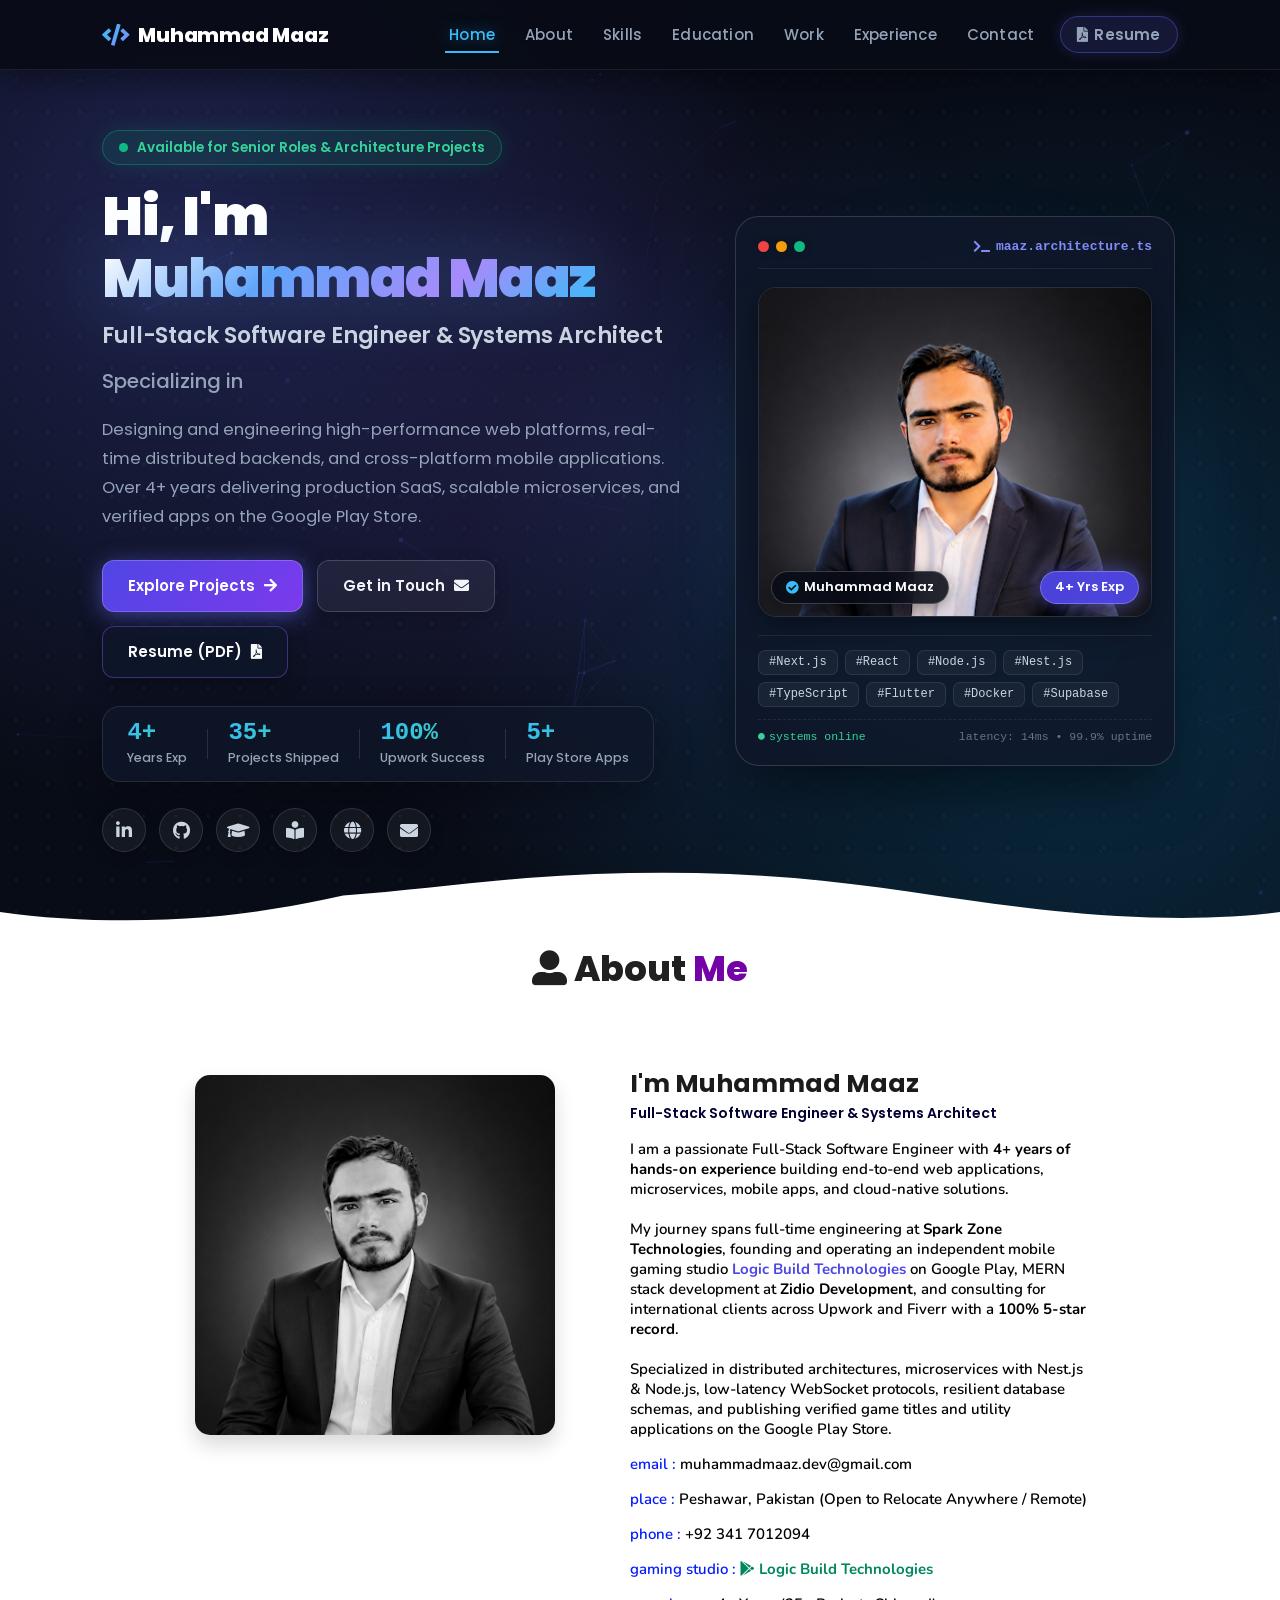
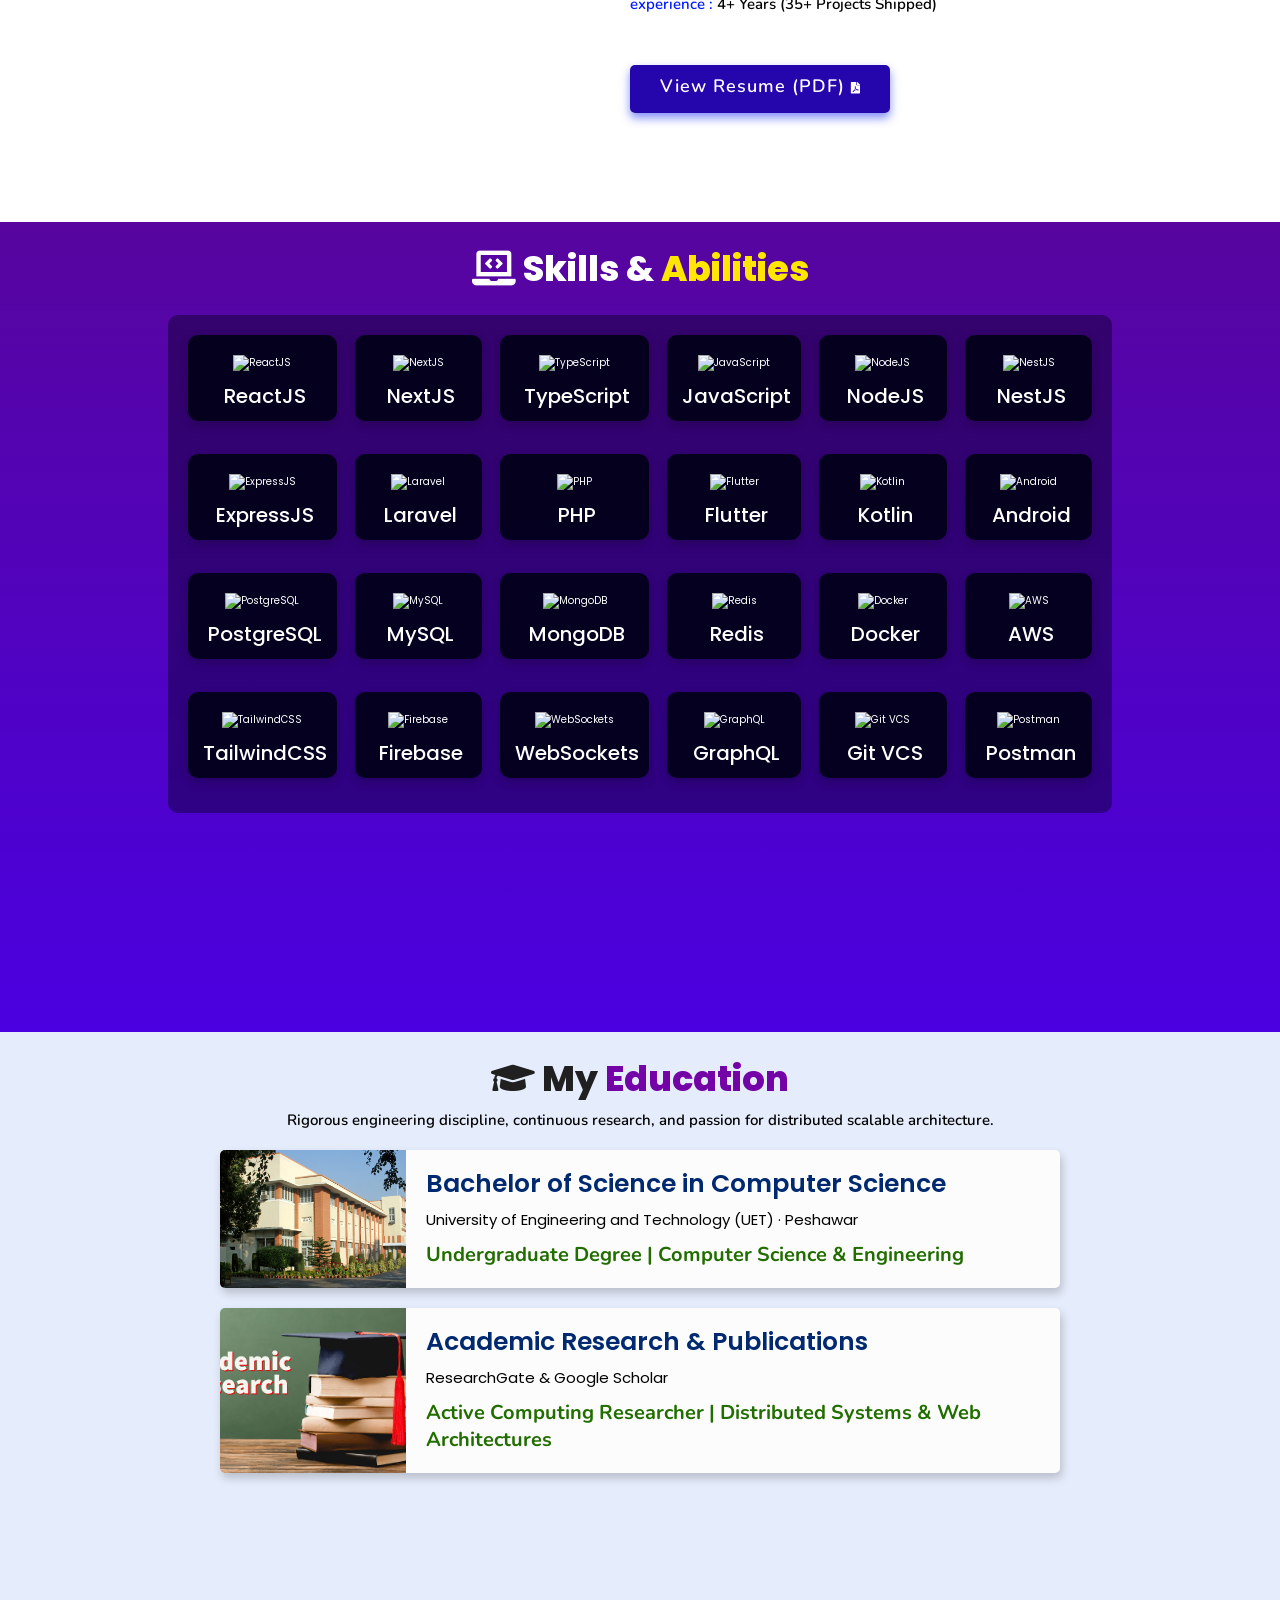
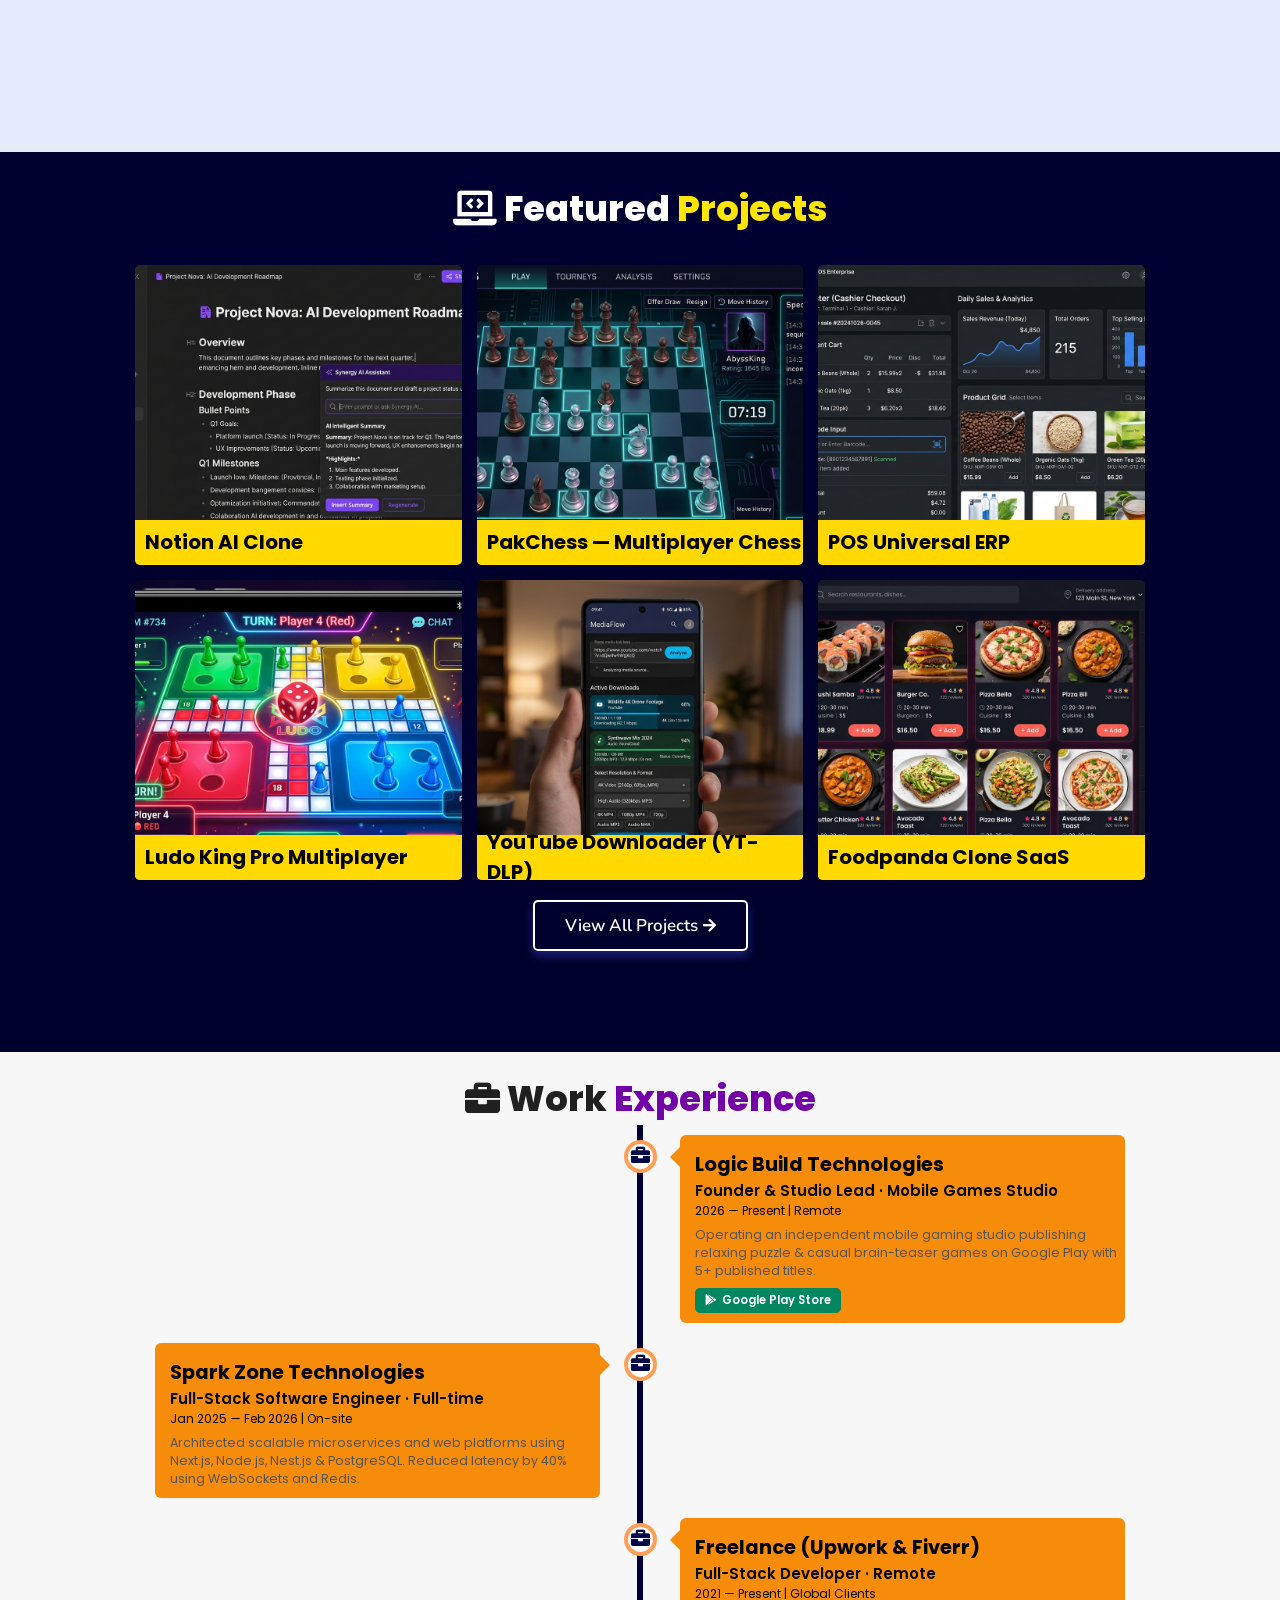
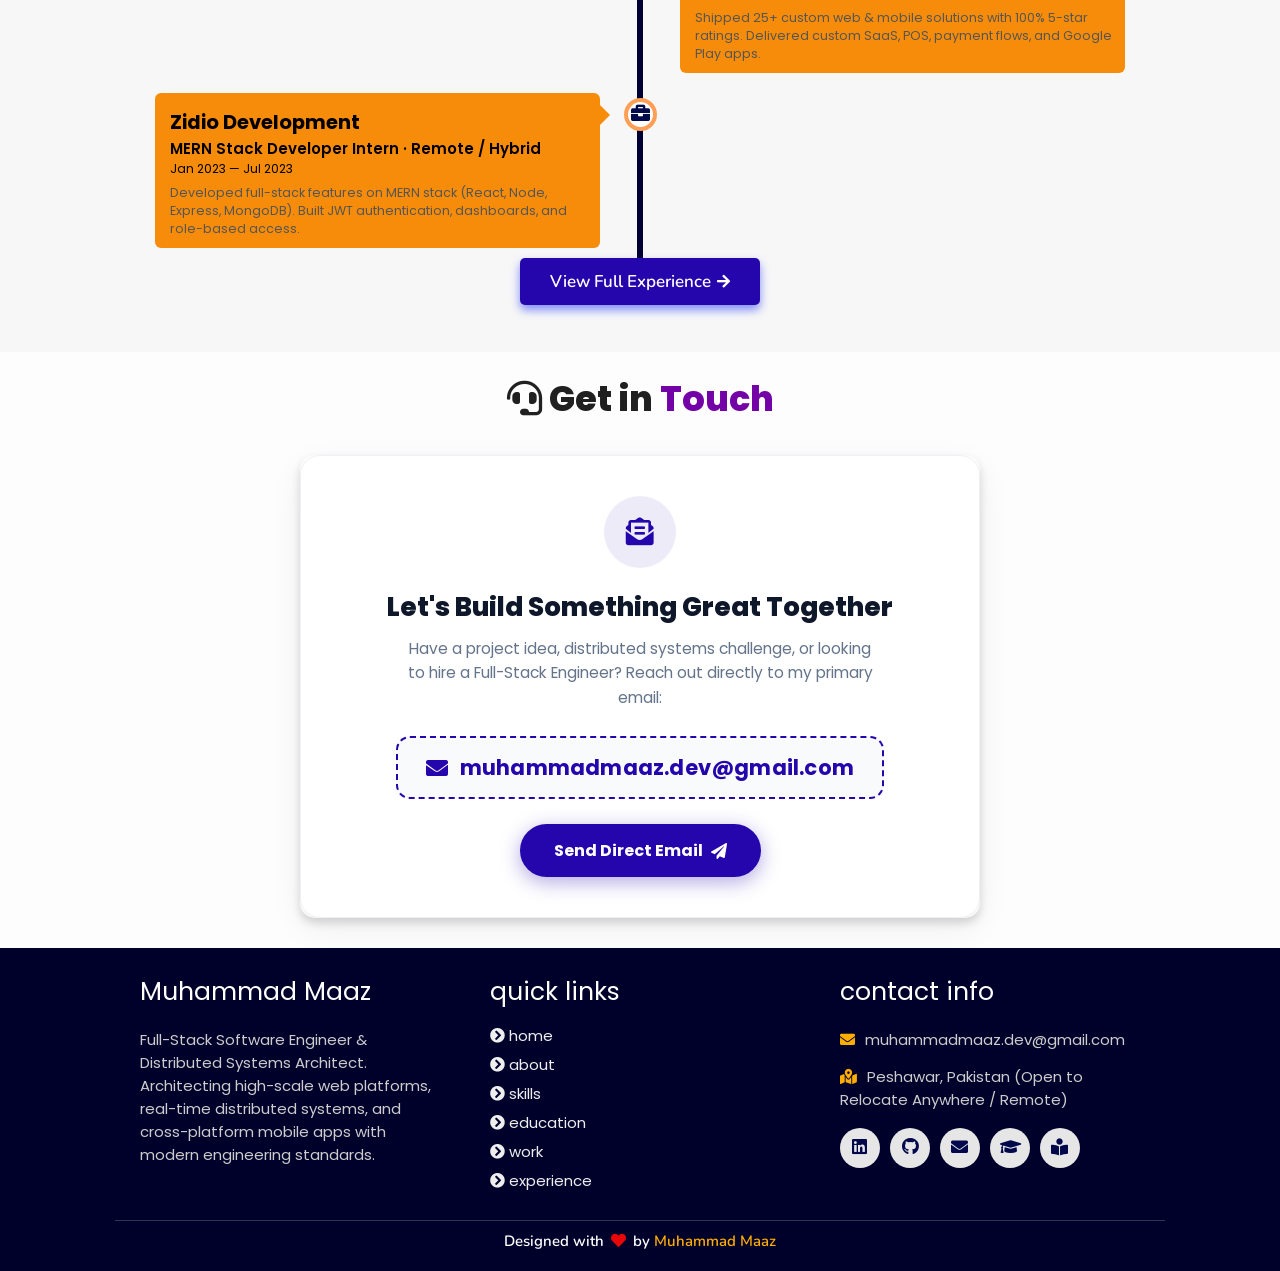
==== index.html @ 66a58ce5 "Initial commit: Muhammad Maaz Portfolio 2026 Edition" ====
<!DOCTYPE html>
<html lang="en">
<head>
    <meta charset="UTF-8">
    <meta http-equiv="X-UA-Compatible" content="IE=edge">
    <meta name="viewport" content="width=device-width, initial-scale=1.0">
    <meta name="keywords" content="Muhammad Maaz, portfolio, full stack engineer, next.js, react, node.js, nest.js, typescript, flutter, android, distributed systems, web development, research" />
    <meta name="description" content="Portfolio of Muhammad Maaz — Full-Stack Software Engineer & Distributed Systems Architect specializing in Next.js, React, Node.js, Nest.js, Flutter, and high-concurrency systems." />
    <!-- Custom CSS with Cache Buster -->
    <link rel="stylesheet" href="./assets/css/style.css?v=2026.2">
    <!-- Font Awesome -->
    <link rel="stylesheet" href="https://cdnjs.cloudflare.com/ajax/libs/font-awesome/5.15.3/css/all.min.css" integrity="sha512-iBBXm8fW90+nuLcSKlbmrPcLa0OT92xO1BIsZ+ywDWZCvqsWgccV3gFoRBv0z+8dLJgyAHIhR35VZc2oM/gI1w==" crossorigin="anonymous" referrerpolicy="no-referrer" />
    <!-- Favicon -->
    <link id='favicon' rel="shortcut icon" href="./assets/images/favicon.png" type="image/x-png">
    <title>Muhammad Maaz | Full-Stack Software Engineer &amp; Systems Architect</title>
    <!-- Critical Hero & Navbar Styles Embedded (Bypasses Browser Disk Cache) -->
    <style id="hero-critical-styles">
      header {
        position: fixed;
        top: 0; left: 0; right: 0;
        z-index: 1000;
        display: flex; align-items: center; justify-content: space-between;
        padding: 1.5rem 8%;
        height: 7rem;
        background: rgba(8, 12, 22, 0.9) !important;
        backdrop-filter: blur(16px);
        -webkit-backdrop-filter: blur(16px);
        border-bottom: 1px solid rgba(255, 255, 255, 0.08) !important;
        box-shadow: 0 10px 30px rgba(0, 0, 0, 0.4) !important;
      }
      header .logo {
        font-size: 2rem; font-weight: 800; color: #ffffff !important;
        display: flex; align-items: center; gap: 0.8rem;
      }
      header .logo i {
        font-size: 2.2rem;
        background: linear-gradient(135deg, #38bdf8 0%, #818cf8 100%);
        -webkit-background-clip: text; -webkit-text-fill-color: transparent;
      }
      header .navbar ul li a {
        font-size: 1.5rem; color: #94a3b8 !important; font-weight: 500;
        padding: 0.6rem 0.4rem; border-bottom: 2px solid transparent;
      }
      header .navbar ul li a.active, header .navbar ul li a:hover {
        color: #38bdf8 !important; border-bottom: 2px solid #38bdf8 !important;
        text-shadow: 0 0 15px rgba(56, 189, 248, 0.5);
      }
      .nav-resume-pill {
        display: inline-flex !important; align-items: center; gap: 0.6rem;
        padding: 0.6rem 1.6rem !important; border-radius: 9999px !important;
        background: rgba(99, 102, 241, 0.15) !important;
        border: 1px solid rgba(99, 102, 241, 0.4) !important;
        color: #a5b4fc !important; font-weight: 600 !important;
        box-shadow: 0 0 15px rgba(99, 102, 241, 0.2);
      }
      .home {
        position: relative; display: flex; align-items: center; justify-content: space-between;
        gap: 4.5rem; min-height: 100vh; padding: 13rem 8% 7rem;
        background-color: #080c16 !important;
        background-image: 
          radial-gradient(rgba(255, 255, 255, 0.07) 1px, transparent 1px),
          radial-gradient(circle at 15% 25%, rgba(99, 102, 241, 0.25) 0%, transparent 45%),
          radial-gradient(circle at 85% 75%, rgba(14, 165, 233, 0.20) 0%, transparent 50%),
          radial-gradient(circle at 50% 50%, rgba(139, 92, 246, 0.12) 0%, transparent 55%) !important;
        background-size: 32px 32px, 100% 100%, 100% 100%, 100% 100%;
        overflow: hidden;
      }
      .maaz-hero-badge {
        display: inline-flex; align-items: center; gap: 0.9rem;
        padding: 0.65rem 1.6rem; background: rgba(16, 185, 129, 0.12) !important;
        border: 1px solid rgba(16, 185, 129, 0.35) !important; border-radius: 9999px;
        font-size: 1.35rem; font-weight: 600; color: #34d399 !important;
        margin-bottom: 2rem; box-shadow: 0 0 20px rgba(16, 185, 129, 0.15);
      }
      .maaz-hero-title {
        font-size: 5.4rem !important; font-weight: 850 !important; color: #ffffff !important;
        line-height: 1.15; margin: 0 0 1rem; letter-spacing: -0.03em;
      }
      .maaz-gradient-name {
        background: linear-gradient(135deg, #ffffff 0%, #60a5fa 35%, #a78bfa 70%, #38bdf8 100%) !important;
        -webkit-background-clip: text !important; -webkit-text-fill-color: transparent !important;
        filter: drop-shadow(0 0 35px rgba(96, 165, 250, 0.35)); display: inline-block;
      }
      .maaz-hero-role {
        font-size: 2.2rem !important; font-weight: 600 !important; color: #cbd5e1 !important;
        margin-bottom: 1.4rem;
      }
      .maaz-typing-wrap .typing-text {
        color: #38bdf8 !important; font-weight: 700;
        border-bottom: 2px solid #38bdf8 !important; padding-bottom: 3px;
        text-shadow: 0 0 18px rgba(56, 189, 248, 0.55);
      }
      .maaz-hero-bio {
        font-size: 1.65rem !important; color: #94a3b8 !important; line-height: 1.75;
        max-width: 60rem; margin: 0 0 2.8rem;
      }
      .maaz-btn-primary {
        background: linear-gradient(135deg, #4f46e5 0%, #7c3aed 100%) !important;
        color: #ffffff !important; box-shadow: 0 4px 22px rgba(99, 102, 241, 0.55) !important;
      }
      .maaz-btn-secondary {
        background: rgba(255, 255, 255, 0.06) !important; backdrop-filter: blur(10px);
        color: #f1f5f9 !important; border: 1px solid rgba(255, 255, 255, 0.16) !important;
      }
      .maaz-btn-dark {
        background: rgba(15, 23, 42, 0.85) !important; backdrop-filter: blur(10px);
        color: #f8fafc !important; border: 1px solid rgba(139, 92, 246, 0.4) !important;
      }
      .maaz-hero-stats {
        background: rgba(15, 23, 42, 0.75) !important; backdrop-filter: blur(16px);
        border: 1px solid rgba(255, 255, 255, 0.1) !important; border-radius: 1.8rem;
        box-shadow: 0 10px 35px rgba(0, 0, 0, 0.35) !important;
      }
      .maaz-stat-num {
        background: linear-gradient(135deg, #38bdf8 0%, #34d399 100%);
        -webkit-background-clip: text; -webkit-text-fill-color: transparent;
      }
      .maaz-card {
        background: rgba(15, 23, 42, 0.88) !important; backdrop-filter: blur(24px);
        border: 1px solid rgba(255, 255, 255, 0.15) !important;
        box-shadow: 0 30px 60px -15px rgba(0, 0, 0, 0.6) !important;
      }
      .home-divider {
        position: absolute; bottom: 0; left: 0; width: 100%;
        overflow: hidden; line-height: 0; z-index: 3; pointer-events: none;
      }
      .home-divider svg {
        position: relative; display: block; width: calc(100% + 1.3px); height: 50px;
      }
    </style>
</head>
<body oncontextmenu="return false">

<!-- navbar starts -->
<header>
        <a href="./" class="logo"><i class="fas fa-code"></i> Muhammad Maaz</a>

        <div id="menu" class="fas fa-bars"></div>
        <nav class="navbar">
            <ul>
            <li><a class="active" href="#home">Home</a></li>
            <li><a href="#about">About</a></li>
            <li><a href="#skills">Skills</a></li>
            <li><a href="#education">Education</a></li>
            <li><a href="#work">Work</a></li>
            <li><a href="#experience">Experience</a></li>
            <li><a href="#contact">Contact</a></li>
            <li><a href="./Muhammad_Maaz_CV.pdf" target="_blank" class="nav-resume-pill"><i class="fas fa-file-pdf"></i> Resume</a></li>
            </ul>
        </nav>
</header>
<!-- navbar ends -->


<!-- hero section starts -->
<section class="home" id="home">
    <div id="particles-js"></div>

    <div class="maaz-hero-left">
      <div class="maaz-hero-badge">
        <span class="badge-pulse-dot"></span>
        <span>Available for Senior Roles &amp; Architecture Projects</span>
      </div>
      
      <h1 class="maaz-hero-title">
        Hi, I'm <span class="maaz-gradient-name">Muhammad Maaz</span>
      </h1>
      
      <h2 class="maaz-hero-role">Full-Stack Software Engineer &amp; Systems Architect</h2>
      
      <div class="maaz-typing-wrap">
        <span class="typing-prefix">Specializing in</span>
        <span class="typing-text"></span>
      </div>
      
      <p class="maaz-hero-bio">Designing and engineering high-performance web platforms, real-time distributed backends, and cross-platform mobile applications. Over 4+ years delivering production SaaS, scalable microservices, and verified apps on the Google Play Store.</p>
      
      <div class="maaz-hero-buttons">
        <a href="#work" class="maaz-btn maaz-btn-primary">
          <span>Explore Projects</span>
          <i class="fas fa-arrow-right"></i>
        </a>
        <a href="#contact" class="maaz-btn maaz-btn-secondary">
          <span>Get in Touch</span>
          <i class="fas fa-envelope"></i>
        </a>
        <a href="./Muhammad_Maaz_CV.pdf" target="_blank" class="maaz-btn maaz-btn-dark">
          <span>Resume (PDF)</span>
          <i class="fas fa-file-pdf"></i>
        </a>
      </div>

      <div class="maaz-hero-stats">
        <div class="maaz-stat">
          <span class="maaz-stat-num">4+</span>
          <span class="maaz-stat-label">Years Exp</span>
        </div>
        <div class="maaz-stat-sep"></div>
        <div class="maaz-stat">
          <span class="maaz-stat-num">35+</span>
          <span class="maaz-stat-label">Projects Shipped</span>
        </div>
        <div class="maaz-stat-sep"></div>
        <div class="maaz-stat">
          <span class="maaz-stat-num">100%</span>
          <span class="maaz-stat-label">Upwork Success</span>
        </div>
        <div class="maaz-stat-sep"></div>
        <div class="maaz-stat">
          <span class="maaz-stat-num">5+</span>
          <span class="maaz-stat-label">Play Store Apps</span>
        </div>
      </div>

      <div class="maaz-hero-socials">
          <ul class="social-icons">
            <li><a class="linkedin" aria-label="LinkedIn" href="https://www.linkedin.com/in/muhammad-maaz-a9277435b/" target="_blank"><i class="fab fa-linkedin-in"></i></a></li> 
            <li><a class="github" aria-label="GitHub" href="https://github.com/muhammadmaaz-2k5" target="_blank"><i class="fab fa-github"></i></a></li>
            <li><a class="dev" aria-label="ResearchGate" href="https://www.researchgate.net/profile/Muhammad-Khan-1749" target="_blank"><i class="fas fa-graduation-cap"></i></a></li>
            <li><a class="twitter" aria-label="Google Scholar" href="https://scholar.google.com/citations?user=iAowRyQAAAAJ" target="_blank"><i class="fas fa-book-reader"></i></a></li>
            <li><a class="instagram" aria-label="Live Portfolio" href="https://muhammad-maaz-dev.vercel.app/" target="_blank"><i class="fas fa-globe"></i></a></li>
            <li><a class="telegram" aria-label="Email" href="mailto:muhammadmaaz.dev@gmail.com"><i class="fas fa-envelope"></i></a></li>
          </ul>
      </div>
    </div>
    
    <div class="maaz-hero-card-wrap">
      <div class="maaz-card tilt">
        <div class="maaz-card-topbar">
          <div class="maaz-dots">
            <span class="dot dot-r"></span>
            <span class="dot dot-y"></span>
            <span class="dot dot-g"></span>
          </div>
          <div class="maaz-card-filename"><i class="fas fa-terminal"></i> maaz.architecture.ts</div>
        </div>
        
        <div class="maaz-photo-container">
          <img draggable="false" src="./assets/images/unnamed.png" alt="Muhammad Maaz">
          <div class="maaz-badge-bottom-left"><i class="fas fa-check-circle" style="color:#38bdf8;"></i> Muhammad Maaz</div>
          <div class="maaz-badge-bottom-right">4+ Yrs Exp</div>
        </div>

        <div class="maaz-card-tech-tags">
          <span>#Next.js</span>
          <span>#React</span>
          <span>#Node.js</span>
          <span>#Nest.js</span>
          <span>#TypeScript</span>
          <span>#Flutter</span>
          <span>#Docker</span>
          <span>#Supabase</span>
        </div>

        <div class="maaz-card-footer-status">
          <span class="status-live"><i class="fas fa-circle" style="font-size:0.7rem;"></i> systems online</span>
          <span>latency: 14ms &bull; 99.9% uptime</span>
        </div>
      </div>
    </div>

    <!-- Smooth organic wave transition to About section -->
    <div class="home-divider">
      <svg data-name="Layer 1" xmlns="http://www.w3.org/2000/svg" viewBox="0 0 1200 120" preserveAspectRatio="none">
        <path d="M321.39,56.44c58-10.79,114.16-30.13,172-41.86,82.39-16.72,168.19-17.73,250.45-.39C823.78,31,906.67,72,985.66,92.83c70.05,18.48,146.53,26.09,214.34,3V120H0V95.8C59.71,118.08,130.83,121.31,192,108.79,235.32,99.88,277.62,80.89,321.39,56.44Z" fill="#ffffff"></path>
      </svg>
    </div>
</section>
<!-- hero section ends -->


<!-- about section starts -->
<section class="about" id="about">
    <h2 class="heading"><i class="fas fa-user-alt"></i> About <span>Me</span></h2>
    
    <div class="row">

    <div class="image">
        <img draggable="false" class="tilt" src="./assets/images/unnamed.png" alt="Muhammad Maaz" style="border-radius: 1.5rem; box-shadow: 0 1rem 2rem rgba(0,0,0,0.15); width: 85%; max-width: 360px; object-fit: cover;">
    </div>
    <div class="content">
        <h3>I'm Muhammad Maaz</h3>
        <span class="tag">Full-Stack Software Engineer &amp; Systems Architect</span>
        
        <p>I am a passionate Full-Stack Software Engineer with <strong>4+ years of hands-on experience</strong> building end-to-end web applications, microservices, mobile apps, and cloud-native solutions.<br/><br/>
        My journey spans full-time engineering at <strong>Spark Zone Technologies</strong>, founding and operating an independent mobile gaming studio <strong><a href="https://play.google.com/store/apps/dev?id=7585551494582820731" target="_blank" style="color: #4f46e5; font-weight: 700;">Logic Build Technologies</a></strong> on Google Play, MERN stack development at <strong>Zidio Development</strong>, and consulting for international clients across Upwork and Fiverr with a <strong>100% 5-star record</strong>.<br/><br/>
        Specialized in distributed architectures, microservices with Nest.js &amp; Node.js, low-latency WebSocket protocols, resilient database schemas, and publishing verified game titles and utility applications on the Google Play Store.</p>
        
        <div class="box-container">
            <div class="box">
              <p><span> email : </span> muhammadmaaz.dev@gmail.com</p>
              <p><span> place : </span> Peshawar, Pakistan (Open to Relocate Anywhere / Remote)</p>
              <p><span> phone : </span> +92 341 7012094</p>
              <p><span> gaming studio : </span> <a href="https://play.google.com/store/apps/dev?id=7585551494582820731" target="_blank" style="color:#01875f; font-weight:700;"><i class="fab fa-google-play"></i> Logic Build Technologies</a></p>
              <p><span> experience : </span> 4+ Years (35+ Projects Shipped)</p>
            </div>
        </div>
        
        <div class="resumebtn">
            <a href="./Muhammad_Maaz_CV.pdf" target="_blank" class="btn"><span>View Resume (PDF)</span>
                <i class="fas fa-file-pdf"></i>
            </a>
        </div>

    </div>
    </div>
</section>
<!-- about section ends -->

<!-- skills section starts -->
<section class="skills" id="skills">

    <h2 class="heading"><i class="fas fa-laptop-code"></i> Skills &amp; <span>Abilities</span></h2>

    <div class="container">
          <div class="row" id="skillsContainer">
            <div class="bar"><div class="info"><img src="https://img.icons8.com/external-tal-revivo-color-tal-revivo/48/000000/external-react-a-javascript-library-for-building-user-interfaces-logo-color-tal-revivo.png" alt="ReactJS" /><span>ReactJS</span></div></div>
            <div class="bar"><div class="info"><img src="https://img.icons8.com/color/48/000000/nextjs.png" alt="NextJS" /><span>NextJS</span></div></div>
            <div class="bar"><div class="info"><img src="https://img.icons8.com/color/48/000000/typescript.png" alt="TypeScript" /><span>TypeScript</span></div></div>
            <div class="bar"><div class="info"><img src="https://img.icons8.com/color/48/000000/javascript--v1.png" alt="JavaScript" /><span>JavaScript</span></div></div>
            <div class="bar"><div class="info"><img src="https://img.icons8.com/color/48/000000/nodejs.png" alt="NodeJS" /><span>NodeJS</span></div></div>
            <div class="bar"><div class="info"><img src="https://img.icons8.com/color/48/000000/nestjs.png" alt="NestJS" /><span>NestJS</span></div></div>
            <div class="bar"><div class="info"><img src="https://img.icons8.com/fluency/48/000000/node-js.png" alt="ExpressJS" /><span>ExpressJS</span></div></div>
            <div class="bar"><div class="info"><img src="https://img.icons8.com/fluent/48/000000/laravel.png" alt="Laravel" /><span>Laravel</span></div></div>
            <div class="bar"><div class="info"><img src="https://img.icons8.com/offices/48/000000/php-logo.png" alt="PHP" /><span>PHP</span></div></div>
            <div class="bar"><div class="info"><img src="https://img.icons8.com/color/48/000000/flutter.png" alt="Flutter" /><span>Flutter</span></div></div>
            <div class="bar"><div class="info"><img src="https://img.icons8.com/color/48/000000/kotlin.png" alt="Kotlin" /><span>Kotlin</span></div></div>
            <div class="bar"><div class="info"><img src="https://img.icons8.com/fluency/48/000000/android-os.png" alt="Android" /><span>Android</span></div></div>
            <div class="bar"><div class="info"><img src="https://img.icons8.com/color/48/000000/postgreesql.png" alt="PostgreSQL" /><span>PostgreSQL</span></div></div>
            <div class="bar"><div class="info"><img src="https://img.icons8.com/color/48/000000/mysql-logo.png" alt="MySQL" /><span>MySQL</span></div></div>
            <div class="bar"><div class="info"><img src="https://img.icons8.com/color/48/000000/mongodb.png" alt="MongoDB" /><span>MongoDB</span></div></div>
            <div class="bar"><div class="info"><img src="https://img.icons8.com/color/48/000000/redis.png" alt="Redis" /><span>Redis</span></div></div>
            <div class="bar"><div class="info"><img src="https://img.icons8.com/color/48/000000/docker.png" alt="Docker" /><span>Docker</span></div></div>
            <div class="bar"><div class="info"><img src="https://img.icons8.com/color/48/000000/amazon-web-services.png" alt="AWS" /><span>AWS</span></div></div>
            <div class="bar"><div class="info"><img src="https://upload.wikimedia.org/wikipedia/commons/thumb/d/d5/Tailwind_CSS_Logo.svg/48px-Tailwind_CSS_Logo.png" alt="TailwindCSS" /><span>TailwindCSS</span></div></div>
            <div class="bar"><div class="info"><img src="https://img.icons8.com/color/48/000000/firebase.png" alt="Firebase" /><span>Firebase</span></div></div>
            <div class="bar"><div class="info"><img src="https://img.icons8.com/color/48/000000/connected--v1.png" alt="WebSockets" /><span>WebSockets</span></div></div>
            <div class="bar"><div class="info"><img src="https://img.icons8.com/color/48/000000/graphql.png" alt="GraphQL" /><span>GraphQL</span></div></div>
            <div class="bar"><div class="info"><img src="https://img.icons8.com/color/48/000000/git.png" alt="Git VCS" /><span>Git VCS</span></div></div>
            <div class="bar"><div class="info"><img src="https://img.icons8.com/external-tal-revivo-color-tal-revivo/48/000000/external-postman-is-the-only-complete-api-development-environment-logo-color-tal-revivo.png" alt="Postman" /><span>Postman</span></div></div>
          </div>
    </div>
</section>
<!-- skills section ends -->


<!-- education section starts -->
<section class="education" id="education">

  <h1 class="heading"><i class="fas fa-graduation-cap"></i> My <span>Education</span></h1>

    <p class="qoute">Rigorous engineering discipline, continuous research, and passion for distributed scalable architecture.</p>

    <div class="box-container">

    <div class="box">
        <div class="image">
        <img draggable="false" src="./assets/images/UET.jpg" alt="University of Engineering and Technology (UET) Peshawar">
        </div>
        <div class="content">
        <h3>Bachelor of Science in Computer Science</h3>
        <p>University of Engineering and Technology (UET) · Peshawar</p>
        <h4>Undergraduate Degree | Computer Science &amp; Engineering</h4>
        </div>
    </div>

    <div class="box">
      <div class="image">
      <img draggable="false" src="./assets/images/Researcher.jfif" alt="Academic Research &amp; Publications">
      </div>
      <div class="content">
      <h3>Academic Research &amp; Publications</h3>
      <p>ResearchGate &amp; Google Scholar</p>
      <h4>Active Computing Researcher | Distributed Systems &amp; Web Architectures</h4>
      </div>
    </div>

</div>
</section>
<!-- education section ends -->


<!-- work project section starts -->
<section class="work" id="work">

  <h2 class="heading"><i class="fas fa-laptop-code"></i> Featured <span>Projects</span></h2>

  <div class="box-container">
    <div class="box tilt">
      <img draggable="false" src="./assets/images/projects/notion_ai.png" alt="Notion AI Clone" onerror="this.onerror=null;this.src='./assets/images/projects/portfolio1.PNG';" />
      <div class="content">
        <div class="tag"><h3>Notion AI Clone</h3></div>
        <div class="desc">
          <p>Collaborative document editor featuring <strong>TinyMCE</strong>, real-time multi-user cursor sync, and high-speed AI assistance powered by <strong>Groq API</strong>. Built with Next.js &amp; React, hosted on <strong>Vercel</strong>.</p>
          <div class="btns">
            <a href="https://notion-ai-clone-livid.vercel.app/" class="btn" target="_blank"><i class="fas fa-eye"></i> View</a>
            <a href="https://github.com/muhammadmaaz-2k5/NOTION-CLONE-FOR-PRACTICE" class="btn" target="_blank">Code <i class="fas fa-code"></i></a>
          </div>
        </div>
      </div>
    </div>

    <div class="box tilt">
      <img draggable="false" src="./assets/images/projects/pakchess.png" alt="PakChess" onerror="this.onerror=null;this.src='./assets/images/projects/portfolio1.PNG';" />
      <div class="content">
        <div class="tag"><h3>PakChess — Multiplayer Chess</h3></div>
        <div class="desc">
          <p>Real-time multiplayer chess platform with WebSocket synchronization, Chess.js rule validation, <strong>Supabase</strong> database, and <strong>Sentry</strong> monitoring. Frontend hosted on <strong>Vercel</strong> and backend on <strong>Render</strong>.</p>
          <div class="btns">
            <a href="https://pakchess.vercel.app/" class="btn" target="_blank"><i class="fas fa-eye"></i> View</a>
            <a href="https://github.com/muhammadmaaz-2k5/PAK-CHESS" class="btn" target="_blank">Code <i class="fas fa-code"></i></a>
          </div>
        </div>
      </div>
    </div>

    <div class="box tilt">
      <img draggable="false" src="./assets/images/projects/pos_system.png" alt="POS System" onerror="this.onerror=null;this.src='./assets/images/projects/portfolio1.PNG';" />
      <div class="content">
        <div class="tag"><h3>POS Universal ERP</h3></div>
        <div class="desc">
          <p>Multi-tenant enterprise Point-of-Sale &amp; inventory platform with high-speed cashier checkout, barcode scanning, thermal receipt printing, and role permissions.</p>
          <div class="btns">
            <a href="https://pos-universal-system-for-any-compan-seven.vercel.app/login" class="btn" target="_blank"><i class="fas fa-eye"></i> View</a>
            <a href="https://github.com/muhammadmaaz-2k5/POS-UNIVERSAL-SYSTEM-FOR-ANY-COMPANY" class="btn" target="_blank">Code <i class="fas fa-code"></i></a>
          </div>
        </div>
      </div>
    </div>

    <div class="box tilt">
      <img draggable="false" src="./assets/images/projects/ludo_game.png" alt="Ludo King Pro" onerror="this.onerror=null;this.src='./assets/images/projects/portfolio1.PNG';" />
      <div class="content">
        <div class="tag"><h3>Ludo King Pro Multiplayer</h3></div>
        <div class="desc">
          <p>Real-time multiplayer &amp; vs computer Ludo board game platform with authoritative server-side rule engine, WebSocket turns, and AI bots.</p>
          <div class="btns">
            <a href="https://ludo-game-green-eight.vercel.app/computer" class="btn" target="_blank"><i class="fas fa-eye"></i> View</a>
            <a href="https://github.com/muhammadmaaz-2k5/LUDO-GAME-FULL-CLONED-FOR-PRACTICE" class="btn" target="_blank">Code <i class="fas fa-code"></i></a>
          </div>
        </div>
      </div>
    </div>

    <div class="box tilt">
      <img draggable="false" src="./assets/images/projects/ytdlp_app.png" alt="YouTube Downloader" onerror="this.onerror=null;this.src='./assets/images/projects/portfolio1.PNG';" />
      <div class="content">
        <div class="tag"><h3>YouTube Downloader (YT-DLP)</h3></div>
        <div class="desc">
          <p>Native Android media processing &amp; workflow application powered by Kotlin &amp; YT-DLP engine, handling high-resolution video/audio streams.</p>
          <div class="btns">
            <a href="https://github.com/muhammadmaaz-2k5/YTDLP-IMPLEMENTATION-KOTLIN" class="btn" target="_blank"><i class="fas fa-eye"></i> View</a>
            <a href="https://github.com/muhammadmaaz-2k5/YTDLP-IMPLEMENTATION-KOTLIN" class="btn" target="_blank">Code <i class="fas fa-code"></i></a>
          </div>
        </div>
      </div>
    </div>

    <div class="box tilt">
      <img draggable="false" src="./assets/images/projects/foodpanda.png" alt="Foodpanda Clone" onerror="this.onerror=null;this.src='./assets/images/projects/portfolio1.PNG';" />
      <div class="content">
        <div class="tag"><h3>Foodpanda Clone SaaS</h3></div>
        <div class="desc">
          <p>Full-scale on-demand food ordering &amp; restaurant SaaS replicating complete customer journeys with geolocation filtering and order workflows.</p>
          <div class="btns">
            <a href="https://github.com/muhammadmaaz-2k5" class="btn" target="_blank"><i class="fas fa-eye"></i> View</a>
            <a href="https://github.com/muhammadmaaz-2k5" class="btn" target="_blank">Code <i class="fas fa-code"></i></a>
          </div>
        </div>
      </div>
    </div>
  </div>

  <div class="viewall">
    <a href="./projects/" class="btn"><span>View All Projects</span>
      <i class="fas fa-arrow-right"></i>
  </a>
  </div>

</section>
<!-- work project section ends -->

<!-- experience section starts -->
<section class="experience" id="experience">

  <h2 class="heading"><i class="fas fa-briefcase"></i> Work <span>Experience</span></h2>

  <div class="timeline">

    <div class="container right">
      <div class="content">
        <div class="tag">
          <h2>Logic Build Technologies</h2>
        </div>
        <div class="desc">
            <h3>Founder &amp; Studio Lead · Mobile Games Studio</h3>
            <p>2026 — Present | Remote</p>
            <p style="margin-top: 6px; font-size: 1.25rem; text-transform: none; color: #555;">Operating an independent mobile gaming studio publishing relaxing puzzle &amp; casual brain-teaser games on Google Play with 5+ published titles.</p>
            <div style="margin-top: 8px;">
              <a href="https://play.google.com/store/apps/dev?id=7585551494582820731" target="_blank" style="display: inline-flex; align-items: center; gap: 5px; padding: 4px 10px; background: #01875f; color: #fff; border-radius: 5px; font-weight: 600; font-size: 1.15rem;"><i class="fab fa-google-play"></i> Google Play Store</a>
            </div>
        </div>
      </div>
    </div>

    <div class="container left">
      <div class="content">
        <div class="tag">
          <h2>Spark Zone Technologies</h2>
        </div>
        <div class="desc">
            <h3>Full-Stack Software Engineer · Full-time</h3>
            <p>Jan 2025 — Feb 2026 | On-site</p>
            <p style="margin-top: 6px; font-size: 1.25rem; text-transform: none; color: #555;">Architected scalable microservices and web platforms using Next.js, Node.js, Nest.js &amp; PostgreSQL. Reduced latency by 40% using WebSockets and Redis.</p>
        </div>
      </div>
    </div>

    <div class="container right">
      <div class="content">
        <div class="tag">
          <h2>Freelance (Upwork &amp; Fiverr)</h2>
        </div>
        <div class="desc">
            <h3>Full-Stack Developer · Remote</h3>
            <p>2021 — Present | Global Clients</p>
            <p style="margin-top: 6px; font-size: 1.25rem; text-transform: none; color: #555;">Shipped 25+ custom web &amp; mobile solutions with 100% 5-star ratings. Delivered custom SaaS, POS, payment flows, and Google Play apps.</p>
        </div>
      </div>
    </div>

    <div class="container left">
      <div class="content">
        <div class="tag">
          <h2>Zidio Development</h2>
        </div>
        <div class="desc">
            <h3>MERN Stack Developer Intern · Remote / Hybrid</h3>
            <p>Jan 2023 — Jul 2023</p>
            <p style="margin-top: 6px; font-size: 1.25rem; text-transform: none; color: #555;">Developed full-stack features on MERN stack (React, Node, Express, MongoDB). Built JWT authentication, dashboards, and role-based access.</p>
        </div>
      </div>
    </div>

  </div>

  <div class="morebtn">
    <a href="./experience/" class="btn"><span>View Full Experience</span>
      <i class="fas fa-arrow-right"></i>
  </a>
  </div>

</section>
<!-- experience section ends -->

<!-- contact section starts -->
<section class="contact" id="contact" style="background: #fdfdfd;">
  
  <h2 class="heading"><i class="fas fa-headset"></i> Get in <span>Touch</span></h2>

  <div class="container" style="max-width: 680px; margin: 3rem auto 1rem; text-align: center;">
    <div style="background: #ffffff; padding: 4rem 3rem; border-radius: 2rem; box-shadow: 0 10px 35px rgba(0,0,0,0.06); border: 1.5px solid #eef2f6;">
      
      <div style="width: 72px; height: 72px; background: rgba(37, 6, 173, 0.08); border-radius: 50%; display: flex; align-items: center; justify-content: center; margin: 0 auto 2rem; color: #2506ad; font-size: 2.8rem;">
        <i class="fas fa-envelope-open-text"></i>
      </div>
      
      <h3 style="font-size: 2.6rem; color: #0f172a; font-weight: 800; margin-bottom: 1rem; text-transform: none;">Let's Build Something Great Together</h3>
      
      <p style="font-size: 1.55rem; color: #64748b; max-width: 480px; margin: 0 auto 2.5rem; line-height: 1.6; text-transform: none;">
        Have a project idea, distributed systems challenge, or looking to hire a Full-Stack Engineer? Reach out directly to my primary email:
      </p>

      <div style="display: inline-flex; align-items: center; justify-content: center; background: #f8fafc; border: 2px dashed #2506ad; border-radius: 1.4rem; padding: 1.4rem 2.8rem; margin-bottom: 2.5rem; gap: 1.2rem;">
        <i class="fas fa-envelope" style="color: #2506ad; font-size: 2.2rem;"></i>
        <a href="mailto:muhammadmaaz.dev@gmail.com" style="font-size: 2.1rem; font-weight: 700; color: #2506ad; letter-spacing: 0.02rem; text-transform: none;">muhammadmaaz.dev@gmail.com</a>
      </div>

      <div>
        <a href="mailto:muhammadmaaz.dev@gmail.com" class="btn" style="display: inline-flex; align-items: center; gap: 0.8rem; padding: 1.4rem 3.4rem; border-radius: 4rem; background: #2506ad; color: #fff; font-size: 1.6rem; font-weight: 700; text-transform: none; box-shadow: 0 5px 20px rgba(37, 6, 173, 0.35);">
          <span>Send Direct Email</span>
          <i class="fas fa-paper-plane"></i>
        </a>
      </div>
      
    </div>
  </div>
</section>
<!-- contact section ends -->


<!-- footer section starts -->
<section class="footer">

  <div class="box-container">

      <div class="box">
          <h3>Muhammad Maaz</h3>
          <p>Full-Stack Software Engineer &amp; Distributed Systems Architect. Architecting high-scale web platforms, real-time distributed systems, and cross-platform mobile apps with modern engineering standards.</p>
      </div>

      <div class="box">
          <h3>quick links</h3>
          <a href="#home"><i class="fas fa-chevron-circle-right"></i> home</a>
          <a href="#about"><i class="fas fa-chevron-circle-right"></i> about</a>
          <a href="#skills"><i class="fas fa-chevron-circle-right"></i> skills</a>
          <a href="#education"><i class="fas fa-chevron-circle-right"></i> education</a>
          <a href="#work"><i class="fas fa-chevron-circle-right"></i> work</a>
          <a href="#experience"><i class="fas fa-chevron-circle-right"></i> experience</a>
      </div>

      <div class="box">
          <h3>contact info</h3>
          <p> <i class="fas fa-envelope"></i>muhammadmaaz.dev@gmail.com</p>
          <p> <i class="fas fa-map-marked-alt"></i>Peshawar, Pakistan (Open to Relocate Anywhere / Remote)</p>
          <div class="share">
              <a href="https://www.linkedin.com/in/muhammad-maaz-a9277435b/" class="fab fa-linkedin" aria-label="LinkedIn" target="_blank"></a>
              <a href="https://github.com/muhammadmaaz-2k5" class="fab fa-github" aria-label="GitHub" target="_blank"></a>
              <a href="mailto:muhammadmaaz.dev@gmail.com" class="fas fa-envelope" aria-label="Mail" target="_blank"></a>
              <a href="https://www.researchgate.net/profile/Muhammad-Khan-1749" class="fas fa-graduation-cap" aria-label="ResearchGate" target="_blank"></a>
              <a href="https://scholar.google.com/citations?user=iAowRyQAAAAJ" class="fas fa-book-reader" aria-label="Google Scholar" target="_blank"></a>
          </div>
      </div>
  </div>

  <h1 class="credit">Designed with <i class="fa fa-heart pulse"></i> by <a href="https://www.linkedin.com/in/muhammad-maaz-a9277435b/">Muhammad Maaz</a></h1>

</section>
<!-- footer section ends -->


<!-- scroll top btn -->
<a href="#home" aria-label="ScrollTop" class="fas fa-angle-up" id="scroll-top"></a>
<!-- scroll back to top -->


<!-- ==== ALL MAJOR JAVASCRIPT CDNS STARTS ==== -->
<!-- jquery cdn -->
<script src="https://cdnjs.cloudflare.com/ajax/libs/jquery/3.6.0/jquery.min.js" integrity="sha512-894YE6QWD5I59HgZOGReFYm4dnWc1Qt5NtvYSaNcOP+u1T9qYdvdihz0PPSiiqn/+/3e7Jo4EaG7TubfWGUrMQ==" crossorigin="anonymous" referrerpolicy="no-referrer"></script>

<!-- typed.js cdn -->
<script src="https://cdnjs.cloudflare.com/ajax/libs/typed.js/2.0.5/typed.min.js" integrity="sha512-1KbKusm/hAtkX5FScVR5G36wodIMnVd/aP04af06iyQTkD17szAMGNmxfNH+tEuFp3Og/P5G32L1qEC47CZbUQ==" crossorigin="anonymous" referrerpolicy="no-referrer"></script>

<!-- particle.js links -->
<script src="./assets/js/particles.min.js"></script>
<script src="./assets/js/app.js"></script>

<!-- vanilla tilt.js links -->
<script src="https://cdnjs.cloudflare.com/ajax/libs/vanilla-tilt/1.7.0/vanilla-tilt.min.js" integrity="sha512-SttpKhJqONuBVxbRcuH0wezjuX+BoFoli0yPsnrAADcHsQMW8rkR84ItFHGIkPvhnlRnE2FaifDOUw+EltbuHg==" crossorigin="anonymous" referrerpolicy="no-referrer"></script>

<!-- ==== ALL MAJOR JAVASCRIPT CDNS ENDS ==== -->

<script src="./assets/js/script.js"></script>

</body>
</html>
---- assets/css/style.css ----
@import url("https://fonts.googleapis.com/css2?family=Poppins:wght@400;600;700&display=swap");
@import url("https://fonts.googleapis.com/css2?family=Nunito:ital,wght@0,300;0,400;0,600;0,700;1,300;1,400&display=swap");

* {
  margin: 0;
  padding: 0;
  box-sizing: border-box;
  text-decoration: none;
  outline: none;
  border: none;
  text-transform: none;
  transition: all 0.2s linear;
}
html {
  font-size: 62.5%;
  overflow-x: hidden;
  scroll-behavior: smooth;
}
body {
  background: #f7f7f7;
  font-family: "Poppins", sans-serif;
}

*::selection {
  background: #2b3dda;
  color: #fff;
}

html {
  font-size: 62.5%;
  overflow-x: hidden;
}
html::-webkit-scrollbar {
  width: 0.8rem;
}
html::-webkit-scrollbar-track {
  background: rgb(235, 202, 245);
}
html::-webkit-scrollbar-thumb {
  background: #420177;
}

/* pre loader start */
.loader-container {
  position: fixed;
  top: 0;
  left: 0;
  z-index: 10000;
  background: #e6eff1;
  display: flex;
  align-items: center;
  justify-content: center;
  height: 100%;
  width: 100%;
}
.loader-container.fade-out {
  top: -120%;
}
/* pre loader end */

/* ============================================================
   MAAZ ULTRA-PREMIUM HERO & HEADER DESIGN SYSTEM (2026 EDITION)
   ============================================================ */

/* navbar starts */
header {
  position: fixed;
  top: 0;
  left: 0;
  right: 0;
  z-index: 1000;
  display: flex;
  align-items: center;
  justify-content: space-between;
  padding: 1.5rem 8%;
  height: 7rem;
  background: rgba(8, 12, 22, 0.9) !important;
  backdrop-filter: blur(16px);
  -webkit-backdrop-filter: blur(16px);
  border-bottom: 1px solid rgba(255, 255, 255, 0.08) !important;
  box-shadow: 0 10px 30px rgba(0, 0, 0, 0.4) !important;
  transition: all 0.3s ease;
}
section {
  min-height: 100vh;
  padding: 2rem 9%;
}
.heading {
  font-size: 3.5rem;
  color: rgb(32, 32, 32);
  font-weight: 800;
  text-align: center;
}
.heading span {
  color: rgb(115, 3, 167);
}
header .logo {
  font-size: 2rem;
  font-weight: 800;
  text-decoration: none;
  color: #ffffff !important;
  display: flex;
  align-items: center;
  gap: 0.8rem;
  letter-spacing: -0.01em;
}
header .logo i {
  font-size: 2.2rem;
  background: linear-gradient(135deg, #38bdf8 0%, #818cf8 100%);
  -webkit-background-clip: text;
  -webkit-text-fill-color: transparent;
}
header .logo:hover {
  color: #38bdf8 !important;
}
header .navbar ul {
  list-style: none;
  display: flex;
  justify-content: center;
  align-items: center;
}
header .navbar li {
  margin-left: 2.2rem;
}
header .navbar ul li a {
  font-size: 1.5rem;
  color: #94a3b8 !important;
  font-weight: 500;
  text-decoration: none;
  letter-spacing: 0.02rem;
  transition: all 0.2s ease;
  padding: 0.6rem 0.4rem;
  border-bottom: 2px solid transparent;
}
header .navbar ul li a.active,
header .navbar ul li a:hover {
  color: #38bdf8 !important;
  border-bottom: 2px solid #38bdf8 !important;
  text-shadow: 0 0 15px rgba(56, 189, 248, 0.5);
}
.nav-resume-pill {
  display: inline-flex !important;
  align-items: center;
  gap: 0.6rem;
  padding: 0.6rem 1.6rem !important;
  border-radius: 9999px !important;
  background: rgba(99, 102, 241, 0.15) !important;
  border: 1px solid rgba(99, 102, 241, 0.4) !important;
  color: #a5b4fc !important;
  font-weight: 600 !important;
  box-shadow: 0 0 15px rgba(99, 102, 241, 0.2);
  transition: all 0.25s ease !important;
}
.nav-resume-pill:hover {
  background: rgba(99, 102, 241, 0.3) !important;
  color: #ffffff !important;
  border-color: #818cf8 !important;
  box-shadow: 0 0 25px rgba(99, 102, 241, 0.45) !important;
  transform: translateY(-1px);
}
/* navbar ends */

/* hamburger icon starts*/
#menu {
  font-size: 2.8rem;
  cursor: pointer;
  color: #f1f5f9;
  display: none;
}
@media (max-width: 768px) {
  #menu {
    display: block;
  }
  header .navbar {
    position: fixed;
    top: 7rem;
    right: -120%;
    width: 75%;
    height: 100%;
    text-align: left;
    align-items: flex-start;
    background-color: #0b0f19;
    border-left: 1px solid rgba(255, 255, 255, 0.1);
    box-shadow: -10px 0 30px rgba(0, 0, 0, 0.5);
  }
  header .navbar ul {
    flex-flow: column;
    padding: 2rem 1rem;
  }
  header .navbar ul li {
    text-align: left;
    width: 100%;
    margin: 1rem 0;
  }
  header .navbar ul li a {
    display: block;
    padding: 1rem 1.5rem;
    color: #cbd5e1 !important;
    font-size: 1.8rem;
    border-radius: 0.8rem;
  }
  header .navbar ul li a.active,
  header .navbar ul li a:hover {
    color: #38bdf8 !important;
    background: rgba(56, 189, 248, 0.1);
    border-bottom: none !important;
  }
  .fa-times {
    transform: rotate(180deg);
  }
  header .navbar.nav-toggle {
    right: 0;
  }
}
/* hamburger icon ends */

/* hero section starts*/
.home {
  position: relative;
  display: flex;
  align-items: center;
  justify-content: space-between;
  gap: 4.5rem;
  min-height: 100vh;
  padding: 13rem 8% 7rem;
  background-color: #080c16 !important;
  background-image: 
    radial-gradient(rgba(255, 255, 255, 0.07) 1px, transparent 1px),
    radial-gradient(circle at 15% 25%, rgba(99, 102, 241, 0.25) 0%, transparent 45%),
    radial-gradient(circle at 85% 75%, rgba(14, 165, 233, 0.20) 0%, transparent 50%),
    radial-gradient(circle at 50% 50%, rgba(139, 92, 246, 0.12) 0%, transparent 55%) !important;
  background-size: 32px 32px, 100% 100%, 100% 100%, 100% 100%;
  overflow: hidden;
}
.home #particles-js {
  position: absolute;
  top: 0;
  left: 0;
  height: 100%;
  width: 100%;
  z-index: 1;
  pointer-events: none;
}
.maaz-hero-left {
  flex: 1 1 56rem;
  max-width: 68rem;
  z-index: 2;
  position: relative;
}
.maaz-hero-badge {
  display: inline-flex;
  align-items: center;
  gap: 0.9rem;
  padding: 0.65rem 1.6rem;
  background: rgba(16, 185, 129, 0.12) !important;
  border: 1px solid rgba(16, 185, 129, 0.35) !important;
  border-radius: 9999px;
  font-size: 1.35rem;
  font-weight: 600;
  color: #34d399 !important;
  margin-bottom: 2rem;
  text-transform: none;
  box-shadow: 0 0 20px rgba(16, 185, 129, 0.15);
  backdrop-filter: blur(10px);
}
.badge-pulse-dot {
  width: 0.85rem;
  height: 0.85rem;
  border-radius: 50%;
  background: #10b981;
  box-shadow: 0 0 0 0 rgba(16, 185, 129, 0.7);
  animation: pulse-green 2s infinite;
}
@keyframes pulse-green {
  0% { box-shadow: 0 0 0 0 rgba(16, 185, 129, 0.7); }
  70% { box-shadow: 0 0 0 9px rgba(16, 185, 129, 0); }
  100% { box-shadow: 0 0 0 0 rgba(16, 185, 129, 0); }
}
.maaz-hero-title {
  font-size: 5.4rem !important;
  font-weight: 850 !important;
  color: #ffffff !important;
  line-height: 1.15;
  margin: 0 0 1rem;
  letter-spacing: -0.03em;
  text-transform: none;
}
.maaz-gradient-name {
  background: linear-gradient(135deg, #ffffff 0%, #60a5fa 35%, #a78bfa 70%, #38bdf8 100%) !important;
  -webkit-background-clip: text !important;
  -webkit-text-fill-color: transparent !important;
  filter: drop-shadow(0 0 35px rgba(96, 165, 250, 0.35));
  display: inline-block;
}
.maaz-hero-role {
  font-size: 2.2rem !important;
  font-weight: 600 !important;
  color: #cbd5e1 !important;
  margin-bottom: 1.4rem;
  letter-spacing: -0.01em;
  text-transform: none;
}
.maaz-typing-wrap {
  display: flex;
  align-items: center;
  gap: 1rem;
  font-size: 2rem;
  font-weight: 600;
  color: #f1f5f9;
  margin-bottom: 2rem;
  flex-wrap: wrap;
  text-transform: none;
}
.typing-prefix {
  color: #94a3b8 !important;
  font-weight: 500;
}
.maaz-typing-wrap .typing-text {
  color: #38bdf8 !important;
  font-weight: 700;
  border-bottom: 2px solid #38bdf8 !important;
  padding-bottom: 3px;
  text-shadow: 0 0 18px rgba(56, 189, 248, 0.55);
}
.maaz-hero-bio {
  font-size: 1.65rem !important;
  color: #94a3b8 !important;
  line-height: 1.75;
  max-width: 60rem;
  margin: 0 0 2.8rem;
  font-weight: 400;
  text-transform: none;
}
.maaz-hero-buttons {
  display: flex;
  gap: 1.4rem;
  flex-wrap: wrap;
  align-items: center;
  margin-bottom: 2.8rem;
  position: static;
}
.maaz-btn {
  display: inline-flex;
  align-items: center;
  gap: 0.9rem;
  padding: 1.35rem 2.5rem;
  border-radius: 1.2rem;
  font-size: 1.5rem;
  font-weight: 600;
  text-decoration: none;
  position: static;
  line-height: normal;
  transition: all 0.25s ease;
  text-transform: none;
  cursor: pointer;
}
.maaz-btn-primary {
  background: linear-gradient(135deg, #4f46e5 0%, #7c3aed 100%) !important;
  color: #ffffff !important;
  box-shadow: 0 4px 22px rgba(99, 102, 241, 0.55) !important;
  border: 1px solid rgba(255, 255, 255, 0.2) !important;
}
.maaz-btn-primary:hover {
  transform: translateY(-3px);
  box-shadow: 0 8px 30px rgba(99, 102, 241, 0.75) !important;
  color: #ffffff !important;
}
.maaz-btn-secondary {
  background: rgba(255, 255, 255, 0.06) !important;
  backdrop-filter: blur(10px);
  color: #f1f5f9 !important;
  border: 1px solid rgba(255, 255, 255, 0.16) !important;
  box-shadow: 0 4px 15px rgba(0, 0, 0, 0.2) !important;
}
.maaz-btn-secondary:hover {
  border-color: #38bdf8 !important;
  color: #38bdf8 !important;
  transform: translateY(-3px);
  background: rgba(56, 189, 248, 0.12) !important;
  box-shadow: 0 6px 25px rgba(56, 189, 248, 0.3) !important;
}
.maaz-btn-dark {
  background: rgba(15, 23, 42, 0.85) !important;
  backdrop-filter: blur(10px);
  color: #f8fafc !important;
  border: 1px solid rgba(139, 92, 246, 0.4) !important;
  box-shadow: 0 4px 20px rgba(0, 0, 0, 0.3) !important;
}
.maaz-btn-dark:hover {
  background: rgba(139, 92, 246, 0.18) !important;
  border-color: #a78bfa !important;
  color: #ffffff !important;
  transform: translateY(-3px);
  box-shadow: 0 6px 25px rgba(139, 92, 246, 0.4) !important;
}
.maaz-hero-stats {
  display: flex;
  align-items: center;
  gap: 2rem;
  padding: 1.4rem 2.4rem;
  background: rgba(15, 23, 42, 0.75) !important;
  backdrop-filter: blur(16px);
  border: 1px solid rgba(255, 255, 255, 0.1) !important;
  border-radius: 1.8rem;
  box-shadow: 0 10px 35px rgba(0, 0, 0, 0.35) !important;
  margin-bottom: 2.6rem;
  width: fit-content;
  flex-wrap: wrap;
}
.maaz-stat {
  display: flex;
  flex-direction: column;
}
.maaz-stat-num {
  font-size: 2.4rem !important;
  font-weight: 800 !important;
  font-family: monospace;
  background: linear-gradient(135deg, #38bdf8 0%, #34d399 100%);
  -webkit-background-clip: text;
  -webkit-text-fill-color: transparent;
  line-height: 1;
}
.maaz-stat-label {
  font-size: 1.25rem !important;
  color: #94a3b8 !important;
  font-weight: 500;
  margin-top: 0.4rem;
  display: block;
  text-transform: none;
}
.maaz-stat-sep {
  width: 1px;
  height: 3rem;
  background: rgba(255, 255, 255, 0.12) !important;
}
.maaz-hero-socials {
  position: relative;
  margin-top: 0;
}
.maaz-hero-socials .social-icons {
  padding-left: 0;
  margin-bottom: 0;
  list-style: none;
}
.maaz-hero-socials .social-icons li {
  display: inline-block;
  margin-right: 1rem;
}
.maaz-hero-socials .social-icons a {
  font-size: 1.8rem;
  display: inline-flex;
  align-items: center;
  justify-content: center;
  color: #cbd5e1 !important;
  background-color: rgba(255, 255, 255, 0.05) !important;
  border: 1px solid rgba(255, 255, 255, 0.12) !important;
  width: 4.4rem;
  height: 4.4rem;
  border-radius: 50%;
  transition: all 0.25s ease;
  box-shadow: 0 4px 15px rgba(0, 0, 0, 0.2);
}
.maaz-hero-socials .social-icons a:hover {
  color: #ffffff !important;
  background: linear-gradient(135deg, #4f46e5, #06b6d4) !important;
  border-color: #38bdf8 !important;
  transform: translateY(-3px) scale(1.05);
  box-shadow: 0 0 25px rgba(99, 102, 241, 0.65) !important;
}

/* right column dev card */
.maaz-hero-card-wrap {
  flex: 1 1 42rem;
  max-width: 48rem;
  display: flex;
  justify-content: center;
  z-index: 2;
  position: relative;
}
.maaz-hero-card-wrap::before {
  content: "";
  position: absolute;
  inset: -15px;
  background: radial-gradient(circle at center, rgba(99, 102, 241, 0.4) 0%, rgba(56, 189, 248, 0.2) 40%, transparent 70%);
  filter: blur(40px);
  z-index: -1;
  border-radius: 3rem;
  pointer-events: none;
}
.maaz-card {
  width: 100%;
  max-width: 44rem;
  background: rgba(15, 23, 42, 0.88) !important;
  backdrop-filter: blur(24px);
  -webkit-backdrop-filter: blur(24px);
  border: 1px solid rgba(255, 255, 255, 0.15) !important;
  border-radius: 2.4rem;
  padding: 2.2rem;
  box-shadow: 0 30px 60px -15px rgba(0, 0, 0, 0.6) !important;
  transition: transform 0.3s ease, box-shadow 0.3s ease;
  position: relative;
}
.maaz-card:hover {
  transform: translateY(-5px);
  box-shadow: 0 35px 70px -15px rgba(99, 102, 241, 0.35) !important;
  border-color: rgba(99, 102, 241, 0.4) !important;
}
.maaz-card-topbar {
  display: flex;
  align-items: center;
  justify-content: space-between;
  padding-bottom: 1.4rem;
  border-bottom: 1px solid rgba(255, 255, 255, 0.08) !important;
  margin-bottom: 1.8rem;
}
.maaz-dots {
  display: flex;
  gap: 0.7rem;
}
.maaz-dots .dot {
  width: 1.1rem;
  height: 1.1rem;
  border-radius: 50%;
  display: inline-block;
  box-shadow: 0 0 8px rgba(0, 0, 0, 0.3);
}
.dot-r { background: #ef4444; }
.dot-y { background: #f59e0b; }
.dot-g { background: #10b981; }
.maaz-card-filename {
  font-family: monospace;
  font-size: 1.3rem !important;
  color: #818cf8 !important;
  font-weight: 600;
  display: flex;
  align-items: center;
  gap: 0.6rem;
  text-transform: none;
}
.maaz-photo-container {
  position: relative;
  width: 100%;
  height: 33rem;
  border-radius: 1.8rem;
  overflow: hidden;
  margin-bottom: 1.8rem;
  border: 1px solid rgba(255, 255, 255, 0.1) !important;
  box-shadow: 0 10px 30px rgba(0, 0, 0, 0.4) !important;
}
.maaz-photo-container img {
  width: 100%;
  height: 100%;
  object-fit: cover;
  object-position: center 15%;
  display: block;
  transition: transform 0.5s ease;
}
.maaz-photo-container:hover img {
  transform: scale(1.04);
}
.maaz-badge-bottom-left {
  position: absolute;
  bottom: 1.2rem;
  left: 1.2rem;
  padding: 0.55rem 1.4rem;
  background: rgba(8, 12, 22, 0.88) !important;
  backdrop-filter: blur(12px);
  border-radius: 2rem;
  color: #ffffff !important;
  font-size: 1.3rem !important;
  font-weight: 600;
  border: 1px solid rgba(255, 255, 255, 0.2) !important;
  box-shadow: 0 4px 15px rgba(0, 0, 0, 0.4);
  text-transform: none;
  display: flex;
  align-items: center;
  gap: 0.5rem;
}
.maaz-badge-bottom-right {
  position: absolute;
  bottom: 1.2rem;
  right: 1.2rem;
  padding: 0.55rem 1.4rem;
  background: rgba(79, 70, 229, 0.95) !important;
  backdrop-filter: blur(12px);
  border-radius: 2rem;
  color: #ffffff !important;
  font-size: 1.3rem !important;
  font-weight: 600;
  border: 1px solid rgba(255, 255, 255, 0.25) !important;
  box-shadow: 0 0 20px rgba(99, 102, 241, 0.6) !important;
  text-transform: none;
}
.maaz-card-tech-tags {
  display: flex;
  flex-wrap: wrap;
  gap: 0.7rem;
  padding-top: 1.4rem;
  border-top: 1px solid rgba(255, 255, 255, 0.08) !important;
}
.maaz-card-tech-tags span {
  font-size: 1.2rem !important;
  font-family: monospace;
  padding: 0.45rem 1rem;
  border-radius: 0.7rem;
  background: rgba(30, 41, 59, 0.7) !important;
  color: #cbd5e1 !important;
  border: 1px solid rgba(255, 255, 255, 0.09) !important;
  font-weight: 500;
  transition: all 0.2s ease;
  text-transform: none;
}
.maaz-card-tech-tags span:hover {
  background: rgba(56, 189, 248, 0.15) !important;
  color: #38bdf8 !important;
  border-color: rgba(56, 189, 248, 0.5) !important;
  box-shadow: 0 0 15px rgba(56, 189, 248, 0.35);
  transform: translateY(-1px);
}
.maaz-card-footer-status {
  margin-top: 1.2rem;
  padding-top: 1rem;
  border-top: 1px dashed rgba(255, 255, 255, 0.08);
  display: flex;
  align-items: center;
  justify-content: space-between;
  font-family: monospace;
  font-size: 1.15rem;
  color: #64748b;
}
.maaz-card-footer-status span.status-live {
  color: #34d399;
  display: inline-flex;
  align-items: center;
  gap: 0.4rem;
}

@media (max-width: 900px) {
  header {
    padding: 1.5rem 5%;
  }
  .home {
    flex-direction: column-reverse;
    padding: 11rem 5% 5rem;
    text-align: center;
  }
  .maaz-hero-left {
    max-width: 100%;
    display: flex;
    flex-direction: column;
    align-items: center;
  }
  .maaz-hero-title {
    font-size: 4rem !important;
  }
  .maaz-hero-role {
    font-size: 2rem !important;
  }
  .maaz-typing-wrap {
    justify-content: center;
    font-size: 1.8rem;
  }
  .maaz-hero-buttons {
    justify-content: center;
  }
  .maaz-hero-stats {
    justify-content: center;
    width: 100%;
  }
  .maaz-hero-card-wrap {
    max-width: 36rem;
    margin-bottom: 2rem;
  }
  .maaz-photo-container {
    height: 28rem;
  }
}
@media (max-width: 480px) {
  .home {
    padding: 9.5rem 4% 4rem;
  }
  .maaz-hero-title {
    font-size: 3.2rem !important;
  }
  .maaz-hero-role {
    font-size: 1.7rem !important;
  }
  .maaz-typing-wrap {
    font-size: 1.55rem;
  }
  .maaz-hero-buttons {
    flex-direction: column;
    width: 100%;
  }
  .maaz-btn {
    width: 100%;
    justify-content: center;
  }
  .maaz-hero-stats {
    gap: 1.4rem;
    padding: 1.2rem 1.6rem;
  }
  .maaz-stat-num {
    font-size: 2rem !important;
  }
  .maaz-stat-label {
    font-size: 1.15rem !important;
  }
  .maaz-card-footer-status {
    flex-direction: column;
    gap: 0.4rem;
  }
}

.home-divider {
  position: absolute;
  bottom: 0;
  left: 0;
  width: 100%;
  overflow: hidden;
  line-height: 0;
  z-index: 3;
  pointer-events: none;
}
.home-divider svg {
  position: relative;
  display: block;
  width: calc(100% + 1.3px);
  height: 50px;
}

/* about section starts */
.about {
  background: rgb(255, 255, 255);
}
.about .row {
  display: flex;
  flex-direction: row;
  gap: 2rem;
  flex-wrap: wrap;
  padding: 4rem;
}
.about .row .image {
  text-align: center;
  flex: 1 1 35rem;
}
.about .row .image img {
  margin: 4rem;
  width: 30rem;
  height: auto;
  border-radius: 5%;
  box-shadow: 0 5px 10px rgba(0, 0, 0, 0.6);
  mix-blend-mode: luminosity;
  transition: 0.3s;
  cursor: pointer;
}
.about .row .image img:hover {
  mix-blend-mode: normal;
}
.about .row .content {
  flex: 1 1 45rem;
  padding: 3rem;
}
.about .row .content h3 {
  color: rgb(27, 27, 27);
  font-size: 2.5rem;
}
.about .row .content .tag {
  font-size: 1.4rem;
  color: #020133;
  font-weight: 600;
  margin-top: 1rem;
}
.about .row .content p {
  font-size: 1.5rem;
  margin-top: 1.5rem;
  font-family: "Nunito";
  font-weight: 600;
  text-transform: none;
}
.about .row .content .box-container {
  display: flex;
  flex-wrap: wrap;
  gap: 1.5rem;
  font-family: "Nunito";
  font-weight: 600;
}
.about .row .content .box-container .box p {
  text-transform: none;
}
.about .row .content .box-container .box p span {
  color: #011aff;
}
.resumebtn {
  margin-top: 6rem;
}
.resumebtn .btn {
  padding: 1.7rem 3rem;
  border-radius: 0.5em;
  transition: 0.3s;
  color: #fff;
  background: #2506ad;
  box-shadow: 0px 5px 10px rgba(48, 68, 247, 0.6);
  font-family: "Nunito", sans-serif;
}
.resumebtn .btn span {
  font-weight: 600;
  font-size: 1.8rem;
  letter-spacing: 0.1rem;
}
.resumebtn .btn i {
  margin-left: 0.3rem;
  font-size: 1.2rem;
  transition: 0.3s;
}
.resumebtn .btn:hover {
  background: #1a047e;
}
.resumebtn .btn:hover i {
  transform: translateX(5px);
}
/* about media queries starts*/
@media screen and (max-width: 600px) {
  .about .row .image {
    margin-top: 2rem;
  }
  .about .row .image img {
    margin: 0 auto;
    width: 80%;
    mix-blend-mode: normal;
  }
  .about .row {
    padding: 0.5rem;
    margin-bottom: 7rem;
  }
  .about .row .content {
    padding: 1rem;
  }
  .about .row .content .box-container {
    gap: 0;
  }
}
/* about media queries ends*/
/* about section ends */

/* skills section starts */
.skills {
  min-height: 90vh;
  background: linear-gradient(to bottom, #57059e, #4a00e0);
}
.skills h2 {
  color: #fff;
}
.skills .heading span {
  color: rgb(255, 230, 0);
}
.skills .container {
  background: rgba(0, 0, 22, 0.4);
  color: #fff;
  border-radius: 1rem;
  padding: 2rem;
  width: 90%;
  margin: auto;
  margin-top: 2rem;
}
.skills .container .row {
  display: grid;
  grid-template-columns: repeat(6, 1fr);
  flex-wrap: wrap;
  gap: 1.8rem;
}
.skills .container .bar {
  margin-bottom: 15px;
  padding: 10px;
  border-radius: 1rem;
  box-shadow: 0 4px 10px rgba(0, 0, 0, 0.2);
  background: rgba(0, 0, 22, 0.9);
  transition: 0.2s;
}
.skills .container .bar:hover {
  box-shadow: 0 8px 10px rgba(0, 2, 68, 0.8) !important;
  background-color: rgba(0, 0, 0, 0.9) !important;
}
.skills .container .bar .info {
  display: flex;
  flex-direction: column;
  align-items: center;
  gap: 1rem;
  margin-top: 1rem;
}
.skills .container .bar .info i {
  font-size: 4rem;
}
.skills .container .bar .info span {
  font-size: 2rem;
  font-weight: 500;
  font-family: "Poppins";
  margin-left: 0.5rem;
}
/* skills media queries starts*/
@media screen and (max-width: 600px) {
  .skills .container {
    padding: 0;
    margin: 0;
  }
  .skills .container .row {
    grid-template-columns: repeat(2, 1fr);
    margin: 1rem;
    padding: 2rem 0.2rem 2rem 0.2rem;
    gap: 1rem;
  }
  .skills .container {
    margin-top: 5px;
    width: 100%;
  }
}
/* skills media queries ends*/
/* skills section ends */

/* education section starts */
.education {
  background: #e5ecfb;
  min-height: 80vh;
}
.education .qoute {
  font-size: 1.5rem;
  text-align: center;
  font-family: "Nunito", sans-serif;
  font-weight: 600;
  margin-top: 0.5rem;
}
.education .box-container {
  display: flex;
  flex-wrap: wrap;
  justify-content: center;
  align-items: center;
  flex-direction: column;
}
.education .box-container .box {
  display: flex;
  flex-direction: row;
  width: 80%;
  border-radius: 0.5rem;
  box-shadow: 0.2rem 0.5rem 1rem rgba(0, 0, 0, 0.2);
  text-align: center;
  position: relative;
  margin-top: 2rem;
  overflow: hidden;
  transition: 0.3s;
  background: rgb(252, 252, 252);
}
.education .box-container .box:hover {
  transform: scale(1.03);
  box-shadow: 1rem 0.5rem 1.2rem rgba(0, 0, 0, 0.3);
}
.education .box-container .box .image {
  flex: 1 1 20rem;
  width: 100%;
}
.education .box-container .box img {
  object-fit: cover;
  position: relative;
  width: 100%;
  height: 100%;
}
.education .box-container .box .content {
  position: relative;
  display: flex;
  flex-direction: column;
  padding: 1rem;
  flex-wrap: wrap;
  flex: 1 1 70rem;
}
.education .box-container .box .content h3 {
  font-size: 2.5rem;
  color: #012970;
  padding: 0.5rem 0;
  font-weight: 600;
  text-align: left;
  margin-left: 1rem;
}
.education .box-container .box .content p {
  font-size: 1.5rem;
  margin-left: 1rem;
  text-align: left;
}
.education h4 {
  font-size: 2rem;
  color: rgb(34, 109, 0);
  text-align: left;
  margin: 1rem;
  font-family: "Nunito", sans-serif;
  font-weight: 700;
}

/* education media queries starts*/
@media screen and (max-width: 600px) {
  .education .box-container .box {
    flex-direction: column;
    width: 100%;
  }
  .education .box-container .box .image {
    width: 100%;
    height: 25rem;
  }
  .education .box-container .box img {
    width: 100%;
  }
  .education .box-container .box .content {
    position: relative;
    display: flex;
    flex-direction: column;
    padding: 1rem;
    flex-wrap: wrap;
    flex: 0;
  }
  .education .btns {
    margin-top: 2rem;
    margin-left: 1rem;
    margin-right: 1rem;
    flex-wrap: wrap;
  }
}
/* education media queries ends*/
/* education section ends */

/* work section starts */
.work {
  /* background: #010124; */
  background: linear-gradient(to bottom, #000031, #00002c);
}
.work h2 {
  color: #fff;
  padding: 1rem;
}
.work .heading span {
  color: rgb(255, 230, 0);
}
.work .box-container {
  display: flex;
  flex-wrap: wrap;
  gap: 1.5rem;
  margin: 2rem;
}
.work .box-container .box {
  flex: 1 1 30rem;
  border-radius: 0.5rem;
  box-shadow: 0 0.5rem 1rem rgba(0, 0, 0, 0.1);
  position: relative;
  overflow: hidden;
  height: 30rem;
}
.work .box-container .box img {
  height: 100%;
  width: 100%;
  object-fit: cover;
}
.work .box-container .box .content {
  height: 100%;
  width: 100%;
  position: absolute;
  top: 85%;
  left: 0;
  background: rgba(255, 255, 255, 0.9);
  display: flex;
  flex-direction: column;
}
.work .box-container .box .content .tag {
  display: flex;
  flex-direction: row;
  justify-content: space-between;
  align-items: center;
  height: 4.5rem;
  width: 100%;
  padding-left: 1rem;
  background: #ffd900;
}
.work .box-container .box .content .tag h3 {
  font-size: 2rem;
}
.work .box-container .box:hover .content {
  top: 25%;
}
.work .desc {
  margin: 2rem;
  display: flex;
  flex-direction: column;
  justify-content: center;
}
.work .desc p {
  font-size: 1.5rem;
}
.work .desc .btns {
  display: flex;
  justify-content: space-between;
  width: 100%;
  margin-top: 2rem;
}
.work .desc .btns .btn {
  line-height: 0;
  display: inline;
  padding: 1.5rem 2.5rem;
  border-radius: 0.5rem;
  font-size: 1.5rem;
  color: #fff;
  background: rgb(12, 12, 12);
  margin-right: 2rem;
}
.work .desc .btns .btn:hover {
  background: #310ae0f5;
}
.work .viewall {
  display: flex;
  justify-content: center;
}
.work .viewall .btn {
  position: relative;
  line-height: 0;
  padding: 1.6rem 3rem;
  border-radius: 0.5em;
  transition: 0.5s;
  color: rgb(255, 255, 255);
  font-weight: 700;
  border: 2px solid #fff;
  box-shadow: 0px 5px 10px rgba(65, 84, 241, 0.4);
  text-align: center;
}
.work .viewall .btn span {
  font-weight: 600;
  font-size: 1.7rem;
  font-family: "Nunito", sans-serif;
}
.work .viewall .btn i {
  margin-left: 0.3rem;
  font-size: 1.5rem;
  transition: 0.3s;
}
.work .viewall .btn:hover {
  background: #fff;
  color: #000;
}
.work .viewall .btn:hover i {
  transform: translateX(5px);
}
/* work section ends */

/* experience section starts */
.experience .timeline {
  position: relative;
  max-width: 1200px;
  margin: 0 auto;
}
.experience .timeline::after {
  content: "";
  position: absolute;
  width: 6px;
  background: #020133;
  top: 0;
  bottom: 0;
  left: 50%;
  margin-left: -3px;
  z-index: -2;
}
.experience .container {
  padding: 10px 40px;
  position: relative;
  background-color: inherit;
  width: 50%;
}
/*circles on timeline*/
.experience .container::after {
  content: "\f0b1";
  position: absolute;
  width: 25px;
  height: 25px;
  right: -17px;
  background-color: rgb(255, 255, 255);
  border: 4px solid #ff9f55;
  top: 15px;
  border-radius: 50%;
  z-index: 100;
  font-size: 1.89rem;
  text-align: center;
  font-weight: 600;
  color: #02094b;
  font-family: "Font Awesome\ 5 Free";
}
.experience .left {
  left: 0;
}
.experience .right {
  left: 50%;
}
/* arrows pointing right */
.experience .left::before {
  content: " ";
  height: 0;
  position: absolute;
  top: 22px;
  width: 0;
  z-index: 1;
  right: 30px;
  border: medium solid #f68c09;
  border-width: 10px 0 10px 10px;
  border-color: transparent transparent transparent #f68c09;
}
/* arrows pointing left  */
.experience .right::before {
  content: " ";
  height: 0;
  position: absolute;
  top: 22px;
  width: 0;
  z-index: 1;
  left: 30px;
  border: medium solid #f68c09;
  border-width: 10px 10px 10px 0;
  border-color: transparent #f68c09 transparent transparent;
}
.experience .right::after {
  left: -16px;
}
.experience .content {
  background-color: #f68c09;
  position: relative;
  border-radius: 6px;
}
.experience .content .tag {
  font-size: 1.3rem;
  padding-top: 1.5rem;
  padding-left: 1.5rem;
}
.experience .content .desc {
  margin-left: 1.5rem;
  padding-bottom: 1rem;
}
.experience .content .desc h3 {
  font-size: 1.5rem;
  font-weight: 600;
}
.experience .content .desc p {
  font-size: 1.2rem;
}
/* view all button */
.morebtn {
  display: flex;
  justify-content: center;
}
.morebtn .btn {
  position: relative;
  line-height: 0;
  padding: 1.6rem 3rem;
  border-radius: 0.5em;
  transition: 0.5s;
  color: #fff;
  background: #2506ad;
  box-shadow: 0px 5px 10px rgba(48, 68, 247, 0.6);
  text-align: center;
}
.morebtn .btn span {
  font-weight: 600;
  font-size: 1.7rem;
  font-family: "Nunito", sans-serif;
}
.morebtn .btn i {
  margin-left: 0.3rem;
  font-size: 1.5rem;
  transition: 0.3s;
}
.morebtn .btn:hover {
  background: #1a047e;
}
.morebtn .btn:hover i {
  transform: translateX(5px);
}

/* Media queries - Responsive timeline on screens less than 600px wide */
@media screen and (max-width: 600px) {
  .experience {
    min-height: 80vh;
  }
  .experience .timeline {
    margin-top: 2rem;
  }
  .experience .timeline::after {
    left: 31px;
  }
  .experience .container {
    width: 100%;
    padding-left: 8rem;
    padding-right: 2rem;
  }
  .experience .container::after {
    font-size: 2.2rem;
  }
  .experience .container::before {
    left: 61px;
    border: medium solid #f68c09;
    border-width: 10px 10px 10px 0;
    border-color: transparent #f68c09 transparent transparent;
  }
  .experience .left::after {
    left: 15px;
  }
  .experience .right::after {
    left: 15px;
  }
  .experience .right {
    left: 0%;
  }
  .morebtn {
    margin-top: 3rem;
  }
}
/* experience media queries ends */
/* experience section ends */

/* contact section starts */
.contact {
  background: #e5ecfb;
  min-height: 60vh;
}
.contact .container {
  max-width: 1050px;
  width: 100%;
  background: #fff;
  border-radius: 1.5rem;
  margin: 2rem 5rem;
  box-shadow: 0 5px 10px rgba(0, 0, 0, 0.15);
}
.contact .container .content {
  display: flex;
  align-items: center;
  justify-content: space-between;
  padding: 2.5rem 2rem;
}
.contact .content .image-box {
  max-width: 60%;
  margin-left: 4rem;
}
.contact .content .image-box img {
  width: 100%;
  height: 40rem;
  position: relative;
}
.contact .content form {
  width: 45%;
  margin-right: 3.5rem;
}
form .form-group {
  display: flex;
  flex-direction: column;
  justify-content: center;
}
.form-group .field {
  height: 50px;
  display: flex;
  position: relative;
  margin: 1rem;
  width: 100%;
}
form i {
  position: absolute;
  top: 50%;
  left: 18px;
  color: rgb(51, 51, 51);
  font-size: 17px;
  pointer-events: none;
  transform: translateY(-50%);
}
form .field input,
form .message textarea {
  width: 100%;
  height: 100%;
  outline: none;
  padding: 0 16px 0 48px;
  font-size: 16px;
  font-family: "Poppins", sans-serif;
  border-radius: 5px;
  border: 1px solid rgb(51, 51, 51);
  background: #e5ecfb;
}
.field input::placeholder,
.message textarea::placeholder {
  color: rgb(51, 51, 51);
}
.field input:focus,
.message textarea:focus {
  padding-left: 47px;
  border: 2px solid rgb(115, 3, 167);
}
.field input:focus ~ i,
.message textarea:focus ~ i {
  color: rgb(115, 3, 167);
}
form .message {
  position: relative;
  margin: 1rem;
  width: 100%;
}
form .message i {
  top: 25px;
  font-size: 20px;
  left: 15px;
}
form .message textarea {
  min-height: 130px;
  max-height: 230px;
  max-width: 100%;
  min-width: 100%;
  padding: 12px 20px 0 48px;
}
form .message textarea::-webkit-scrollbar {
  width: 0px;
}
form .button-area {
  display: flex;
  float: right;
  flex-direction: row-reverse;
}
.button-area button {
  color: #fff;
  border: none;
  outline: none;
  font-size: 1.8rem;
  cursor: pointer;
  border-radius: 5px;
  padding: 13px 25px;
  background: #2506ad;
  box-shadow: 0px 5px 10px rgba(48, 68, 247, 0.6);
  transition: 0.3s ease;
  font-family: "Nunito", sans-serif;
}
.button-area button:hover {
  background: #421cecf5;
}
.button-area span {
  font-size: 17px;
  padding: 1rem;
  display: none;
}
.button-area button i {
  position: relative;
  top: 6px;
  left: 2px;
  font-size: 1.5rem;
  transition: 0.3s;
  color: #fff;
}
.button-area button:hover i {
  left: 8px;
}
/* contact section media queries starts */
@media (max-width: 900px) {
  .contact {
    min-height: 70vh;
  }
  .contact .container {
    margin: 3rem 0 2rem 0;
  }
  .contact .container .content {
    padding: 18px 12px;
  }
  .contact .content .image-box {
    display: none;
  }
  .contact .content form {
    width: 100%;
    margin-right: 2rem;
  }
}
/* contact section media queries ends */
/* contact section ends */

/* footer section starts */
.footer {
  min-height: auto;
  padding-top: 0;
  background: rgb(0, 1, 43);
}
.footer .box-container {
  display: flex;
  justify-content: center;
  flex-wrap: wrap;
}
.footer .box-container .box {
  flex: 1 1 25rem;
  margin: 2.5rem;
}
.footer .box-container .box h3 {
  font-size: 2.5rem;
  color: #fff;
  padding-bottom: 1rem;
  font-weight: normal;
}
.footer .box-container .box p {
  font-size: 1.5rem;
  color: #ccc;
  padding: 0.7rem 0;
  text-transform: none;
}
.footer .box-container .box p i {
  padding-right: 1rem;
  color: #ffae00;
}
.footer .box-container .box a {
  font-size: 1.5rem;
  color: rgb(238, 238, 238);
  padding: 0.3rem 0;
  display: block;
}
.footer .box-container .box a:hover {
  color: #ffae00;
}
.footer .box-container .box .share {
  display: flex;
  flex-wrap: wrap;
  padding: 1rem 0;
}
.footer .box-container .box .share a {
  height: 4rem;
  width: 4rem;
  padding: 1rem;
  text-align: center;
  border-radius: 5rem;
  font-size: 1.7rem;
  margin-right: 1rem;
  transition: 0.2s;
  background: rgb(230, 230, 230);
  color: #02094b;
  border: none;
}
.footer .box-container .box .share a:hover {
  background: transparent;
  transform: scale(0.98);
  border: 0.1rem solid rgb(180, 178, 178);
  color: #ffae00;
}
.footer .credit {
  padding: 1rem 0 0 0;
  text-align: center;
  font-size: 1.5rem;
  font-family: "Nunito", sans-serif;
  font-weight: 600;
  color: #fff;
  border-top: 0.1rem solid #fff3;
}
.footer .credit a {
  color: #ffae00;
}
.footer .fa {
  color: #e90606;
  margin: 0 0.3rem;
  font-size: 1.5rem;
  animation: pound 0.35s infinite alternate;
}
@-webkit-keyframes pound {
  to {
    transform: scale(1.1);
  }
}
@keyframes pound {
  to {
    transform: scale(1.1);
  }
}
@media (max-width: 450px) {
  .footer .box-container .box {
    margin: 1.5rem;
  }
  .footer .box-container .box p {
    padding: 0.7rem;
  }
  .footer .box-container .box .share a {
    padding: 1.2rem;
  }
}
/* footer section ends */

/* common media queries starts*/
@media (max-width: 450px) {
  html {
    font-size: 55%;
  }
  body {
    padding-right: 0;
  }
  section {
    padding: 2rem;
  }
}
/* common media queries ends*/

/* scroll top starts */
#scroll-top {
  position: fixed;
  top: -140%;
  right: 2rem;
  padding: 1rem 1.5rem;
  font-size: 2rem;
  background: #ffae00;
  color: rgb(13, 0, 44);
  border-radius: 50%;
  transition: 1s linear;
  z-index: 1000;
}
#scroll-top.active {
  top: calc(100% - 12rem);
}
/* scroll top ends */
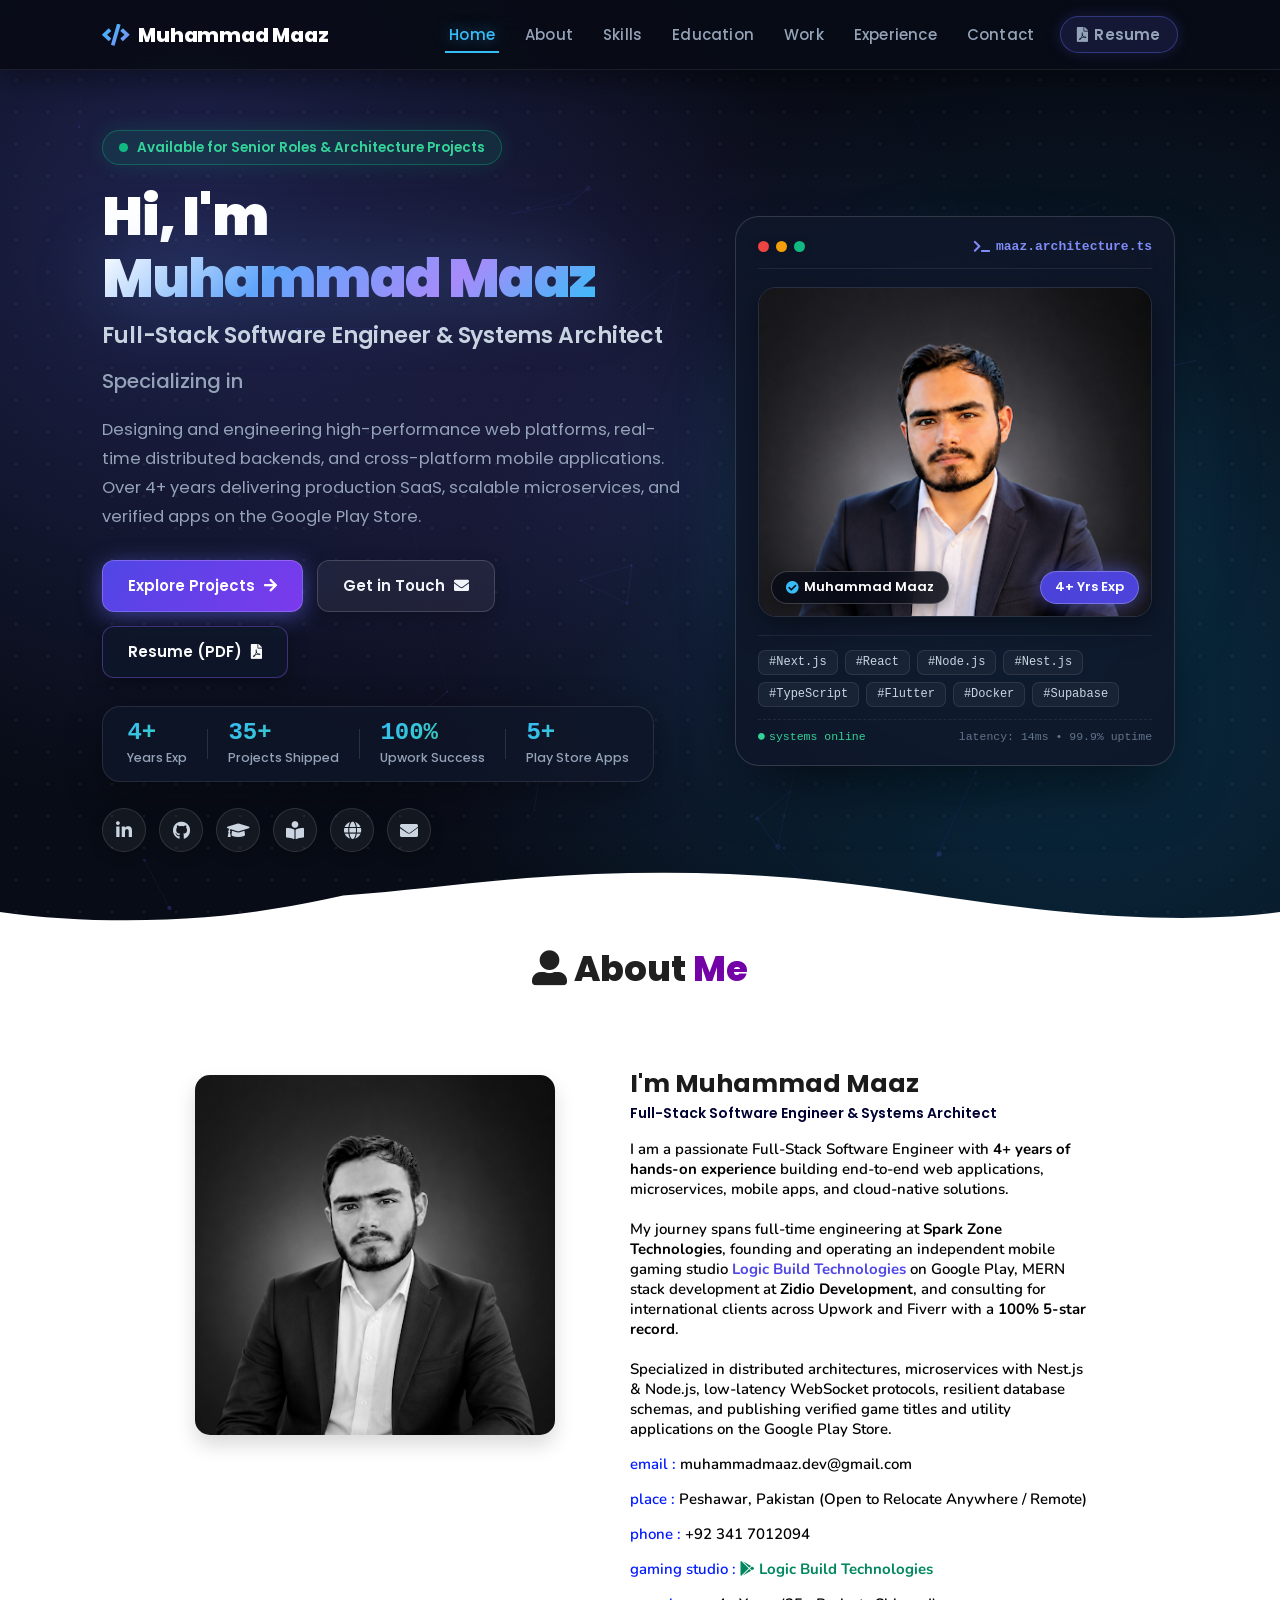
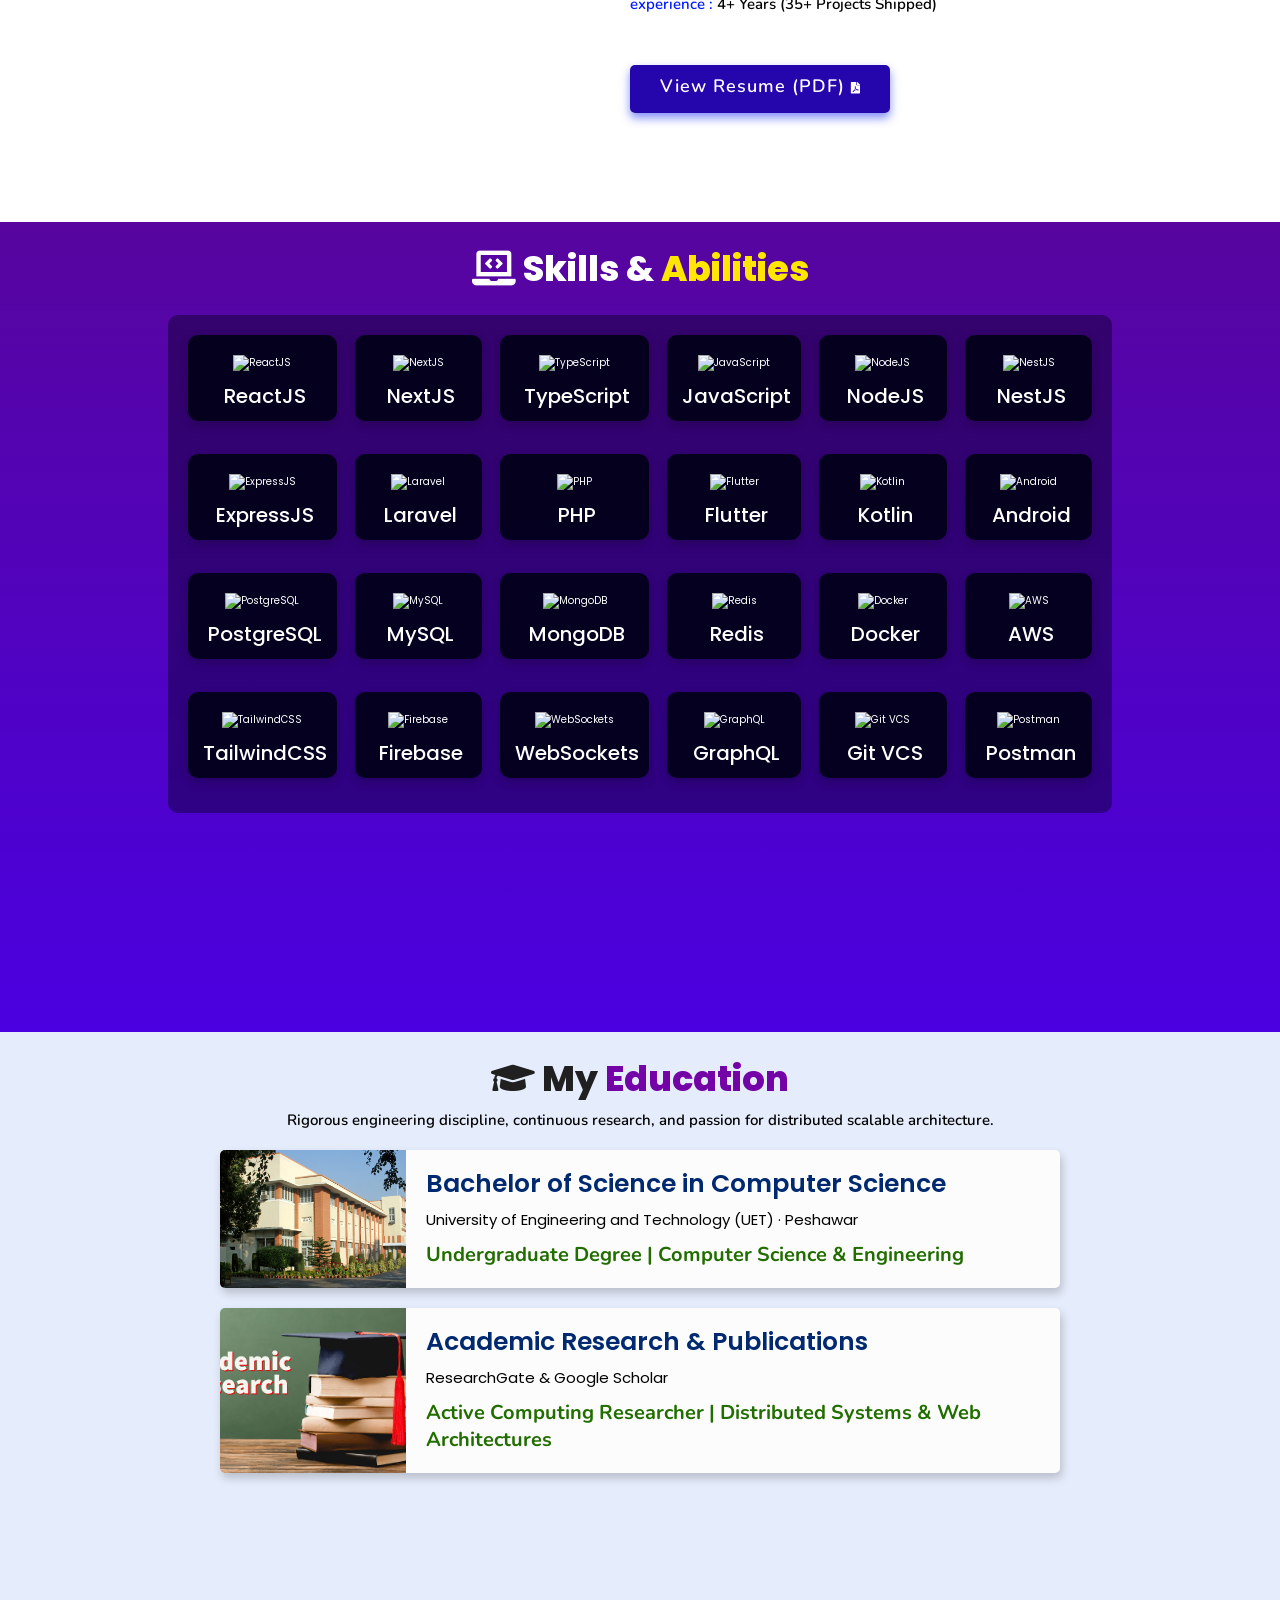
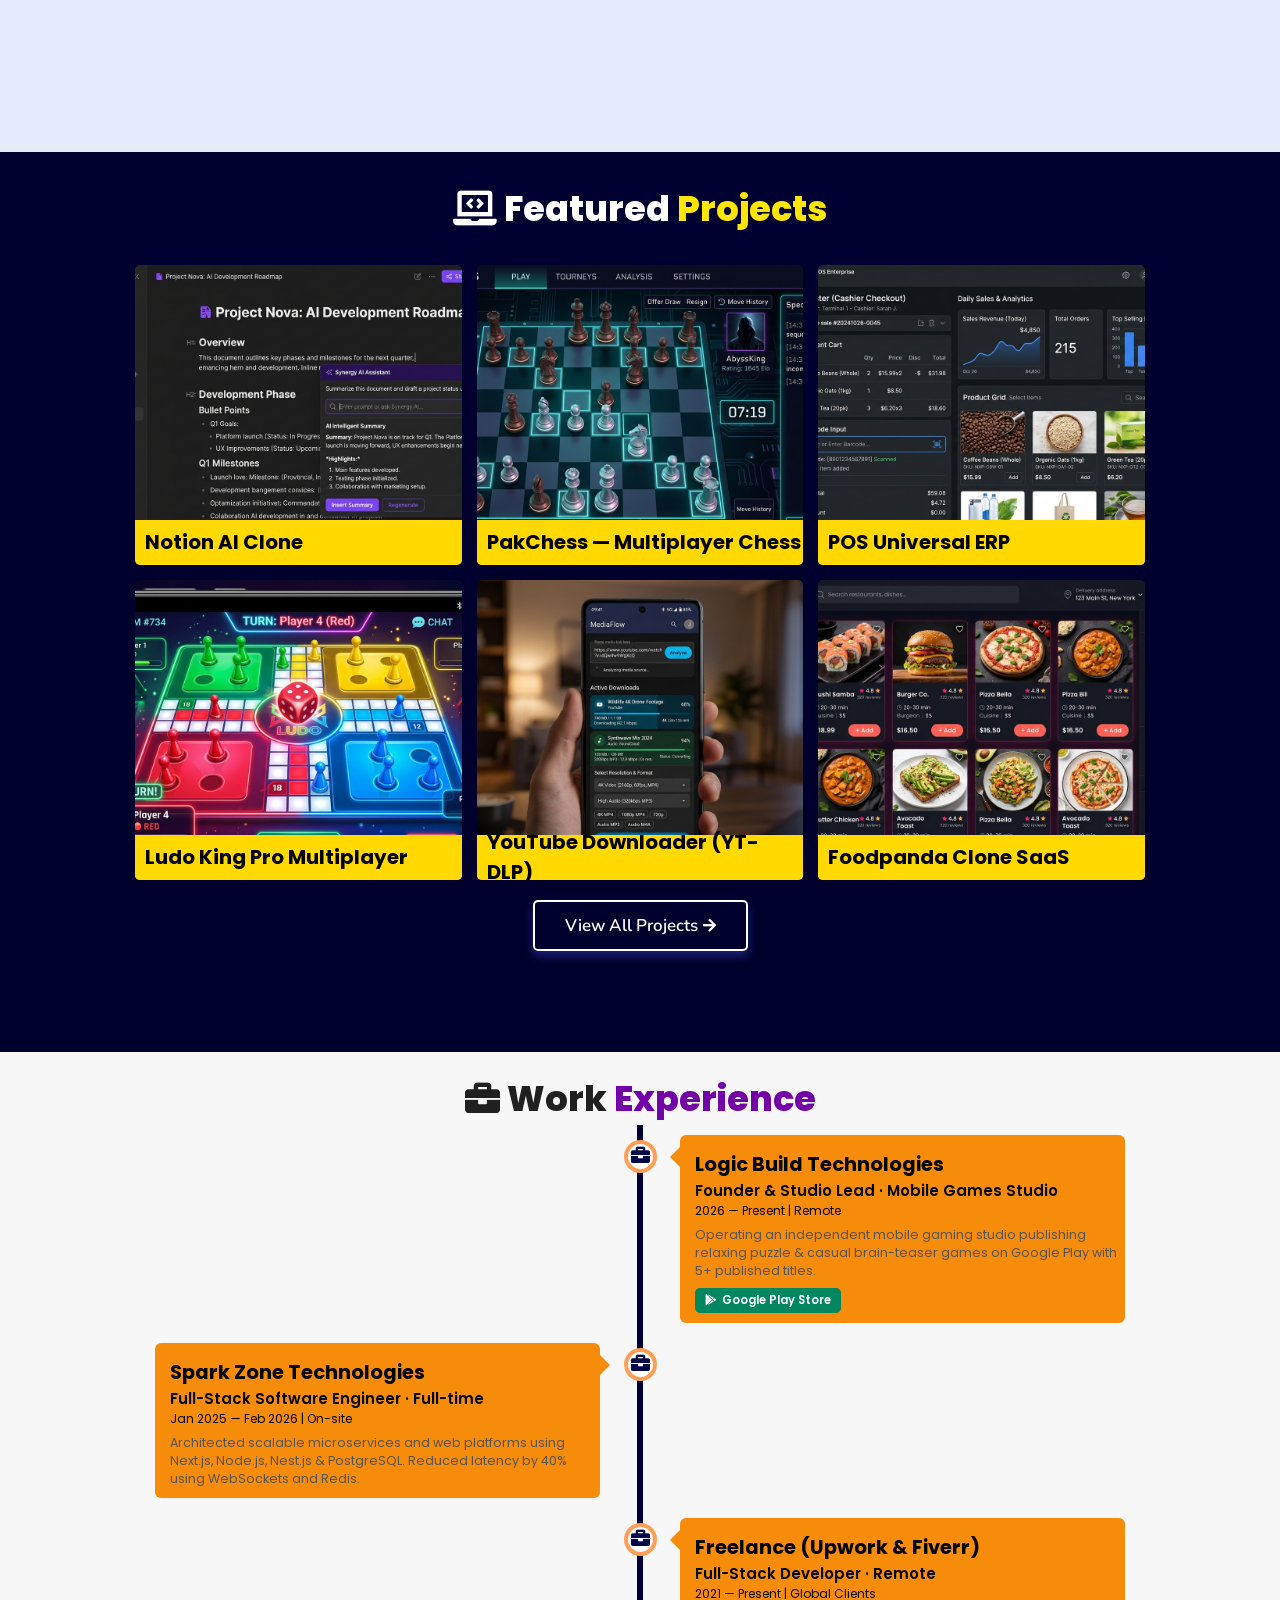
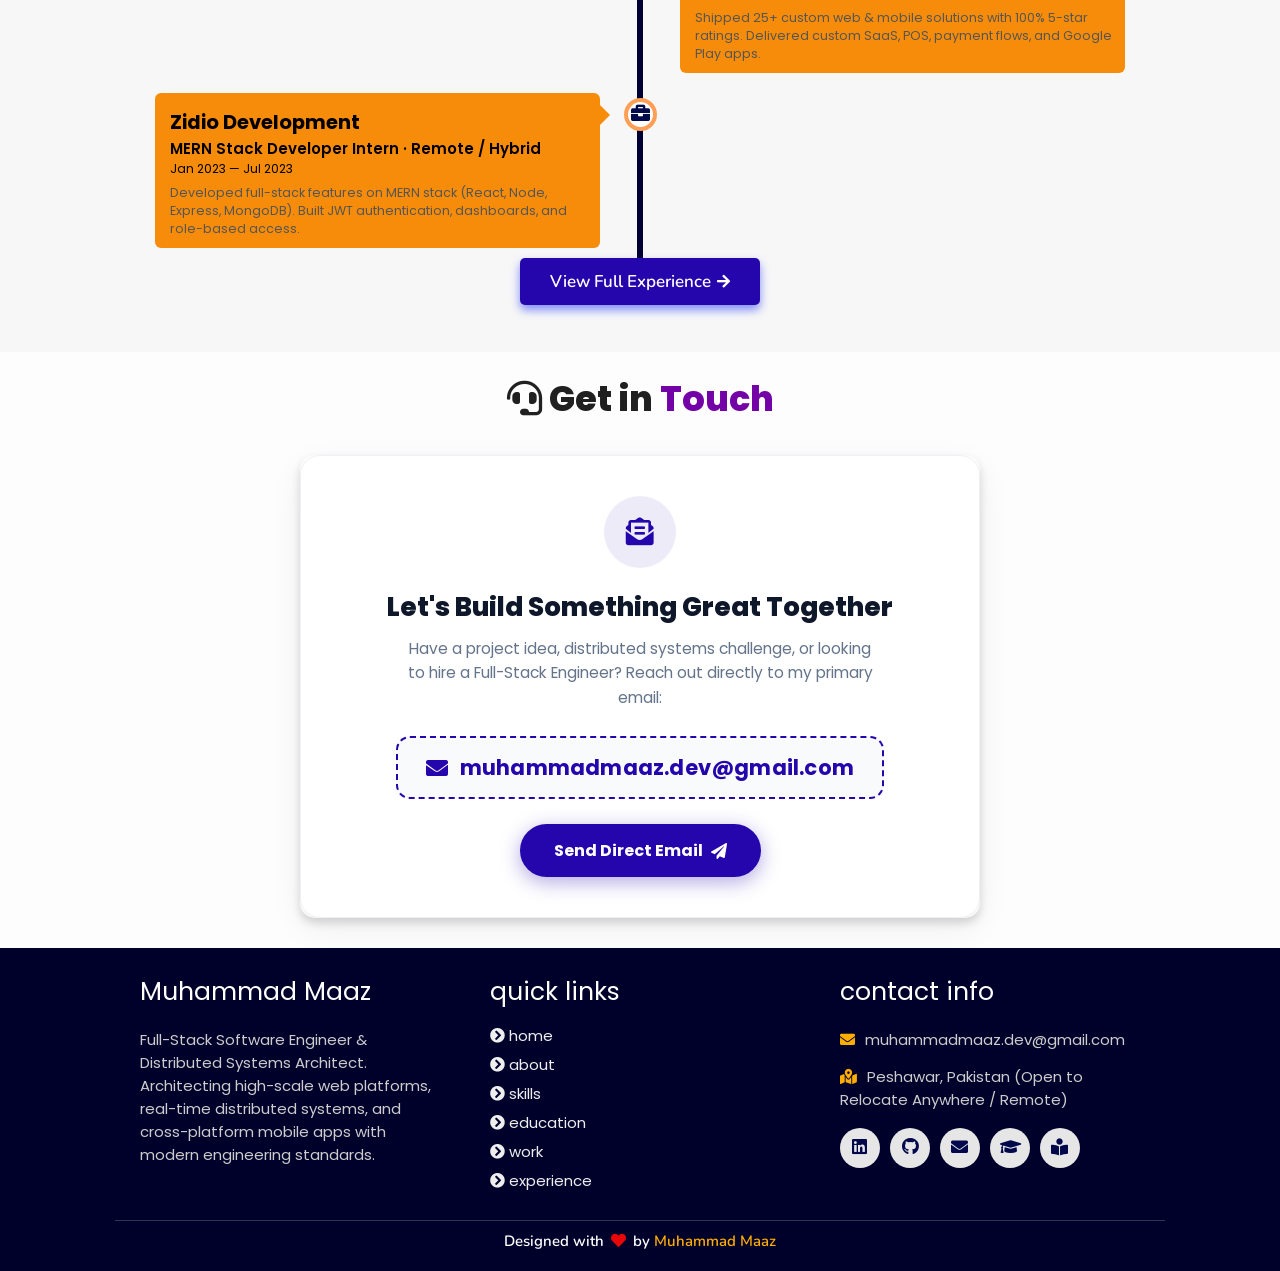
==== commit ca91bd9b: "feat: complete cross-device responsiveness optimization for mobile, tablet, and desktop" ====
--- a/index.html
+++ b/index.html
@@ -53,6 +53,9 @@
         color: #a5b4fc !important; font-weight: 600 !important;
         box-shadow: 0 0 15px rgba(99, 102, 241, 0.2);
       }
+      #menu {
+        font-size: 2.8rem; cursor: pointer; color: #f1f5f9; display: none; z-index: 1001;
+      }
       .home {
         position: relative; display: flex; align-items: center; justify-content: space-between;
         gap: 4.5rem; min-height: 100vh; padding: 13rem 8% 7rem;
@@ -73,7 +76,7 @@
         margin-bottom: 2rem; box-shadow: 0 0 20px rgba(16, 185, 129, 0.15);
       }
       .maaz-hero-title {
-        font-size: 5.4rem !important; font-weight: 850 !important; color: #ffffff !important;
+        font-size: 5.4rem; font-weight: 850 !important; color: #ffffff !important;
         line-height: 1.15; margin: 0 0 1rem; letter-spacing: -0.03em;
       }
       .maaz-gradient-name {
@@ -82,7 +85,7 @@
         filter: drop-shadow(0 0 35px rgba(96, 165, 250, 0.35)); display: inline-block;
       }
       .maaz-hero-role {
-        font-size: 2.2rem !important; font-weight: 600 !important; color: #cbd5e1 !important;
+        font-size: 2.2rem; font-weight: 600 !important; color: #cbd5e1 !important;
         margin-bottom: 1.4rem;
       }
       .maaz-typing-wrap .typing-text {
@@ -91,7 +94,7 @@
         text-shadow: 0 0 18px rgba(56, 189, 248, 0.55);
       }
       .maaz-hero-bio {
-        font-size: 1.65rem !important; color: #94a3b8 !important; line-height: 1.75;
+        font-size: 1.65rem; color: #94a3b8 !important; line-height: 1.75;
         max-width: 60rem; margin: 0 0 2.8rem;
       }
       .maaz-btn-primary {
@@ -126,6 +129,74 @@
       }
       .home-divider svg {
         position: relative; display: block; width: calc(100% + 1.3px); height: 50px;
+      }
+
+      /* Responsive Critical Overrides */
+      @media (max-width: 820px) {
+        #menu { display: block; }
+        header { padding: 1.2rem 4%; }
+        header .logo { font-size: 1.8rem; }
+        header .navbar {
+          display: none;
+          position: fixed; top: 7rem; right: 0;
+          width: 28rem; max-width: 85vw; height: calc(100vh - 7rem);
+          background-color: rgba(11, 15, 25, 0.98);
+          backdrop-filter: blur(20px); -webkit-backdrop-filter: blur(20px);
+          border-left: 1px solid rgba(255, 255, 255, 0.1);
+          box-shadow: -10px 0 40px rgba(0, 0, 0, 0.6);
+          overflow-y: auto; z-index: 9999;
+        }
+        header .navbar.nav-toggle {
+          display: block;
+        }
+        header .navbar ul { flex-flow: column; padding: 2rem 1.2rem; width: 100%; }
+        header .navbar ul li { text-align: left; width: 100%; margin: 0.8rem 0; }
+        header .navbar ul li a {
+          display: block; padding: 1rem 1.4rem; color: #cbd5e1 !important; font-size: 1.7rem; border-radius: 0.8rem; border-bottom: none !important;
+        }
+        header .navbar ul li a.active, header .navbar ul li a:hover {
+          color: #38bdf8 !important; background: rgba(56, 189, 248, 0.12);
+        }
+      }
+      @media (max-width: 992px) {
+        .home {
+          flex-direction: column; padding: 11rem 5% 5rem; text-align: center; gap: 3.5rem;
+        }
+        .maaz-hero-left {
+          max-width: 100%; width: 100%; flex: 1 1 100%; display: flex; flex-direction: column; align-items: center;
+        }
+        .maaz-hero-title { font-size: clamp(3.2rem, 5.5vw, 4.6rem) !important; }
+        .maaz-hero-role { font-size: clamp(1.8rem, 3.2vw, 2.2rem) !important; }
+        .maaz-typing-wrap { justify-content: center; font-size: clamp(1.6rem, 2.8vw, 2rem); }
+        .maaz-hero-bio { max-width: 60rem; font-size: 1.55rem !important; margin: 0 auto 2.4rem; }
+        .maaz-hero-buttons { justify-content: center; gap: 1.2rem; }
+        .maaz-hero-stats { justify-content: center; width: 100%; max-width: 52rem; margin: 0 auto 2.4rem; }
+        .maaz-hero-socials .social-icons { display: flex; justify-content: center; gap: 0.8rem; }
+        .maaz-hero-card-wrap { max-width: 42rem; width: 100%; flex: 1 1 100%; margin: 1rem auto; }
+        .maaz-photo-container { height: 30rem; }
+      }
+      @media (max-width: 540px) {
+        .home { padding: 9.5rem 4% 4rem; gap: 2.5rem; }
+        .maaz-hero-badge { font-size: 1.2rem; padding: 0.55rem 1.3rem; margin-bottom: 1.6rem; max-width: 100%; }
+        .maaz-hero-title { font-size: clamp(2.7rem, 7.8vw, 3.6rem) !important; line-height: 1.2; }
+        .maaz-hero-role { font-size: 1.65rem !important; }
+        .maaz-typing-wrap { font-size: 1.45rem; }
+        .maaz-hero-bio { font-size: 1.42rem !important; line-height: 1.65; margin: 0 auto 2rem; }
+        .maaz-hero-buttons { flex-direction: column; width: 100%; gap: 1rem; }
+        .maaz-btn { width: 100%; justify-content: center; padding: 1.2rem 2rem; font-size: 1.45rem; }
+        .maaz-hero-stats {
+          display: grid; grid-template-columns: repeat(2, 1fr); gap: 1.2rem; padding: 1.4rem; width: 100%; max-width: 100%;
+        }
+        .maaz-stat-sep { display: none; }
+        .maaz-stat { align-items: center; text-align: center; }
+        .maaz-stat-num { font-size: 2.2rem !important; }
+        .maaz-stat-label { font-size: 1.15rem !important; }
+        .maaz-hero-card-wrap { max-width: 100%; width: 100%; }
+        .maaz-card { padding: 1.6rem; border-radius: 1.8rem; width: 100%; }
+        .maaz-photo-container { height: 25rem; }
+        .maaz-card-footer-status {
+          flex-direction: column; gap: 0.6rem; align-items: flex-start; font-size: 1.1rem;
+        }
       }
     </style>
 </head>
--- a/assets/css/style.css
+++ b/assets/css/style.css
@@ -31,13 +31,17 @@
   overflow-x: hidden;
 }
 html::-webkit-scrollbar {
-  width: 0.8rem;
+  width: 0.6rem;
 }
 html::-webkit-scrollbar-track {
-  background: rgb(235, 202, 245);
+  background: #080c16;
 }
 html::-webkit-scrollbar-thumb {
-  background: #420177;
+  background: #3b82f6;
+  border-radius: 9999px;
+}
+html::-webkit-scrollbar-thumb:hover {
+  background: #60a5fa;
 }
 
 /* pre loader start */
@@ -167,49 +171,63 @@
   color: #f1f5f9;
   display: none;
 }
-@media (max-width: 768px) {
+@media (max-width: 820px) {
   #menu {
     display: block;
   }
+  header {
+    padding: 1.2rem 4%;
+  }
+  header .logo {
+    font-size: 1.8rem;
+  }
   header .navbar {
+    display: none;
     position: fixed;
     top: 7rem;
-    right: -120%;
-    width: 75%;
-    height: 100%;
+    right: 0;
+    width: 28rem;
+    max-width: 85vw;
+    height: calc(100vh - 7rem);
     text-align: left;
     align-items: flex-start;
-    background-color: #0b0f19;
+    background-color: rgba(11, 15, 25, 0.98);
+    backdrop-filter: blur(20px);
+    -webkit-backdrop-filter: blur(20px);
     border-left: 1px solid rgba(255, 255, 255, 0.1);
-    box-shadow: -10px 0 30px rgba(0, 0, 0, 0.5);
+    box-shadow: -10px 0 40px rgba(0, 0, 0, 0.6);
+    overflow-y: auto;
+    z-index: 9999;
+  }
+  header .navbar.nav-toggle {
+    display: block;
   }
   header .navbar ul {
     flex-flow: column;
-    padding: 2rem 1rem;
+    padding: 2rem 1.2rem;
+    width: 100%;
   }
   header .navbar ul li {
     text-align: left;
     width: 100%;
-    margin: 1rem 0;
+    margin: 0.8rem 0;
   }
   header .navbar ul li a {
     display: block;
-    padding: 1rem 1.5rem;
+    padding: 1rem 1.4rem;
     color: #cbd5e1 !important;
-    font-size: 1.8rem;
+    font-size: 1.7rem;
     border-radius: 0.8rem;
+    border-bottom: none !important;
   }
   header .navbar ul li a.active,
   header .navbar ul li a:hover {
     color: #38bdf8 !important;
-    background: rgba(56, 189, 248, 0.1);
+    background: rgba(56, 189, 248, 0.12);
     border-bottom: none !important;
   }
   .fa-times {
     transform: rotate(180deg);
-  }
-  header .navbar.nav-toggle {
-    right: 0;
   }
 }
 /* hamburger icon ends */
@@ -635,80 +653,140 @@
   gap: 0.4rem;
 }
 
-@media (max-width: 900px) {
+@media (max-width: 992px) {
   header {
-    padding: 1.5rem 5%;
+    padding: 1.2rem 4%;
   }
   .home {
-    flex-direction: column-reverse;
+    flex-direction: column;
     padding: 11rem 5% 5rem;
     text-align: center;
+    gap: 3.5rem;
   }
   .maaz-hero-left {
     max-width: 100%;
+    width: 100%;
+    flex: 1 1 100%;
     display: flex;
     flex-direction: column;
     align-items: center;
   }
   .maaz-hero-title {
-    font-size: 4rem !important;
+    font-size: clamp(3.2rem, 5.5vw, 4.6rem) !important;
   }
   .maaz-hero-role {
-    font-size: 2rem !important;
+    font-size: clamp(1.8rem, 3.2vw, 2.2rem) !important;
   }
   .maaz-typing-wrap {
     justify-content: center;
-    font-size: 1.8rem;
+    font-size: clamp(1.6rem, 2.8vw, 2rem);
+  }
+  .maaz-hero-bio {
+    max-width: 60rem;
+    font-size: 1.55rem !important;
+    margin: 0 auto 2.4rem;
   }
   .maaz-hero-buttons {
     justify-content: center;
+    gap: 1.2rem;
   }
   .maaz-hero-stats {
     justify-content: center;
     width: 100%;
+    max-width: 52rem;
+    margin: 0 auto 2.4rem;
+  }
+  .maaz-hero-socials .social-icons {
+    display: flex;
+    justify-content: center;
+    gap: 0.8rem;
   }
   .maaz-hero-card-wrap {
-    max-width: 36rem;
-    margin-bottom: 2rem;
+    max-width: 42rem;
+    width: 100%;
+    flex: 1 1 100%;
+    margin: 1rem auto;
   }
   .maaz-photo-container {
-    height: 28rem;
-  }
-}
-@media (max-width: 480px) {
+    height: 30rem;
+  }
+}
+
+@media (max-width: 540px) {
   .home {
     padding: 9.5rem 4% 4rem;
+    gap: 2.5rem;
+  }
+  .maaz-hero-badge {
+    font-size: 1.2rem;
+    padding: 0.55rem 1.3rem;
+    margin-bottom: 1.6rem;
+    max-width: 100%;
   }
   .maaz-hero-title {
-    font-size: 3.2rem !important;
+    font-size: clamp(2.7rem, 7.8vw, 3.6rem) !important;
+    line-height: 1.2;
   }
   .maaz-hero-role {
-    font-size: 1.7rem !important;
+    font-size: 1.65rem !important;
   }
   .maaz-typing-wrap {
-    font-size: 1.55rem;
+    font-size: 1.45rem;
+  }
+  .maaz-hero-bio {
+    font-size: 1.42rem !important;
+    line-height: 1.65;
+    margin: 0 auto 2rem;
   }
   .maaz-hero-buttons {
     flex-direction: column;
     width: 100%;
+    gap: 1rem;
   }
   .maaz-btn {
     width: 100%;
     justify-content: center;
+    padding: 1.2rem 2rem;
+    font-size: 1.45rem;
   }
   .maaz-hero-stats {
-    gap: 1.4rem;
-    padding: 1.2rem 1.6rem;
+    display: grid;
+    grid-template-columns: repeat(2, 1fr);
+    gap: 1.2rem;
+    padding: 1.4rem;
+    width: 100%;
+    max-width: 100%;
+  }
+  .maaz-stat-sep {
+    display: none;
+  }
+  .maaz-stat {
+    align-items: center;
+    text-align: center;
   }
   .maaz-stat-num {
-    font-size: 2rem !important;
+    font-size: 2.2rem !important;
   }
   .maaz-stat-label {
     font-size: 1.15rem !important;
   }
+  .maaz-hero-card-wrap {
+    max-width: 100%;
+    width: 100%;
+  }
+  .maaz-card {
+    padding: 1.6rem;
+    border-radius: 1.8rem;
+    width: 100%;
+  }
+  .maaz-photo-container {
+    height: 25rem;
+  }
   .maaz-card-footer-status {
     flex-direction: column;
-    gap: 0.4rem;
+    gap: 0.6rem;
+    align-items: flex-start;
+    font-size: 1.1rem;
   }
 }
 
@@ -898,20 +976,42 @@
   margin-left: 0.5rem;
 }
 /* skills media queries starts*/
-@media screen and (max-width: 600px) {
+@media screen and (max-width: 1100px) {
+  .skills .container .row {
+    grid-template-columns: repeat(4, 1fr);
+  }
+}
+@media screen and (max-width: 768px) {
   .skills .container {
-    padding: 0;
-    margin: 0;
+    width: 95%;
+    padding: 1.5rem 1rem;
+  }
+  .skills .container .row {
+    grid-template-columns: repeat(3, 1fr);
+    gap: 1.2rem;
+  }
+}
+@media screen and (max-width: 480px) {
+  .skills .container {
+    padding: 1rem 0.5rem;
+    width: 100%;
+    margin-top: 1rem;
   }
   .skills .container .row {
     grid-template-columns: repeat(2, 1fr);
-    margin: 1rem;
-    padding: 2rem 0.2rem 2rem 0.2rem;
-    gap: 1rem;
-  }
-  .skills .container {
-    margin-top: 5px;
-    width: 100%;
+    gap: 0.8rem;
+    margin: 0.5rem;
+    padding: 1rem 0;
+  }
+  .skills .container .bar {
+    padding: 8px 6px;
+    margin-bottom: 8px;
+  }
+  .skills .container .bar .info i {
+    font-size: 3.2rem;
+  }
+  .skills .container .bar .info span {
+    font-size: 1.5rem;
   }
 }
 /* skills media queries ends*/
@@ -994,30 +1094,33 @@
 }
 
 /* education media queries starts*/
-@media screen and (max-width: 600px) {
+@media screen and (max-width: 850px) {
   .education .box-container .box {
     flex-direction: column;
     width: 100%;
+    max-width: 600px;
   }
   .education .box-container .box .image {
     width: 100%;
-    height: 25rem;
+    height: 24rem;
   }
   .education .box-container .box img {
     width: 100%;
+    height: 100%;
+    object-fit: cover;
   }
   .education .box-container .box .content {
     position: relative;
     display: flex;
     flex-direction: column;
-    padding: 1rem;
+    padding: 1.5rem;
     flex-wrap: wrap;
     flex: 0;
   }
   .education .btns {
-    margin-top: 2rem;
-    margin-left: 1rem;
-    margin-right: 1rem;
+    margin-top: 1.5rem;
+    margin-left: 0.5rem;
+    margin-right: 0.5rem;
     flex-wrap: wrap;
   }
 }
@@ -1274,8 +1377,8 @@
   transform: translateX(5px);
 }
 
-/* Media queries - Responsive timeline on screens less than 600px wide */
-@media screen and (max-width: 600px) {
+/* Media queries - Responsive timeline on screens less than 820px wide */
+@media screen and (max-width: 820px) {
   .experience {
     min-height: 80vh;
   }
@@ -1283,27 +1386,28 @@
     margin-top: 2rem;
   }
   .experience .timeline::after {
-    left: 31px;
+    left: 28px;
   }
   .experience .container {
     width: 100%;
-    padding-left: 8rem;
-    padding-right: 2rem;
+    padding-left: 65px;
+    padding-right: 15px;
   }
   .experience .container::after {
     font-size: 2.2rem;
+    left: 12px;
   }
   .experience .container::before {
-    left: 61px;
+    left: 55px;
     border: medium solid #f68c09;
     border-width: 10px 10px 10px 0;
     border-color: transparent #f68c09 transparent transparent;
   }
   .experience .left::after {
-    left: 15px;
+    left: 12px;
   }
   .experience .right::after {
-    left: 15px;
+    left: 12px;
   }
   .experience .right {
     left: 0%;
